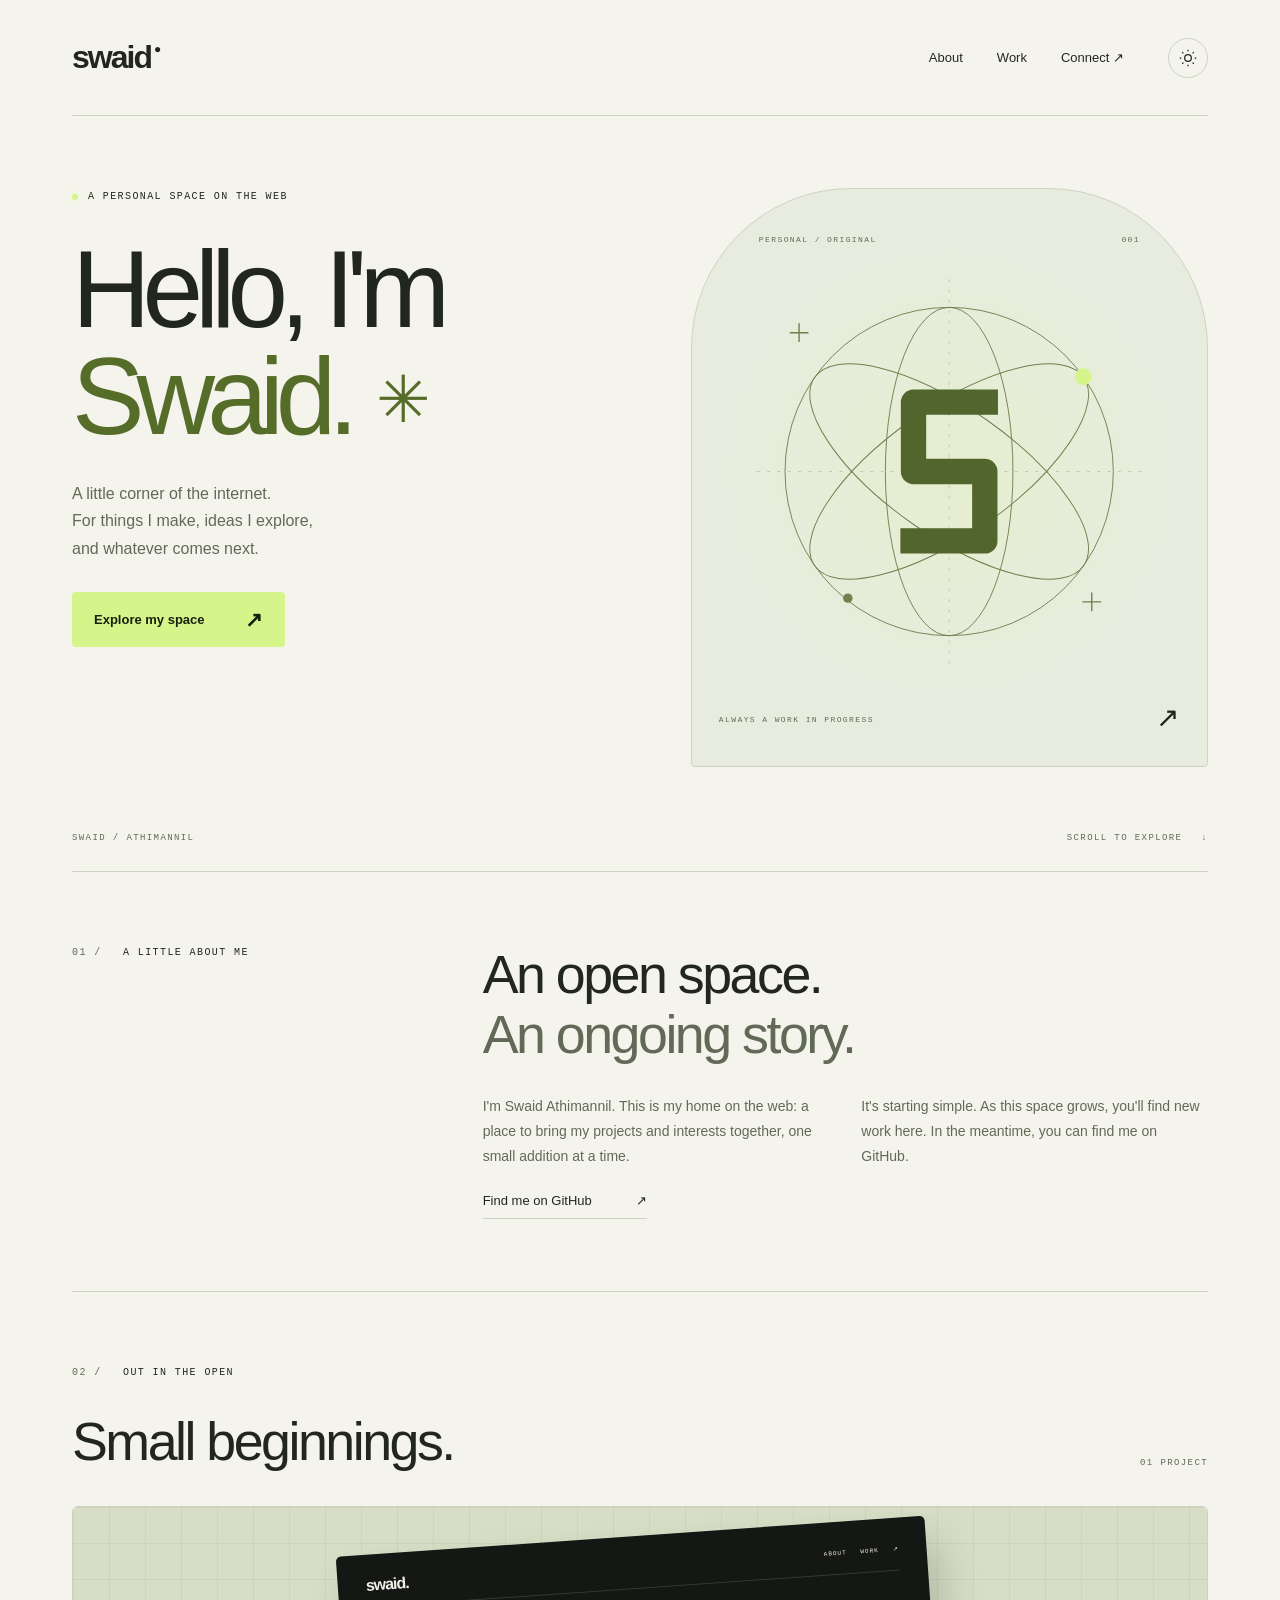
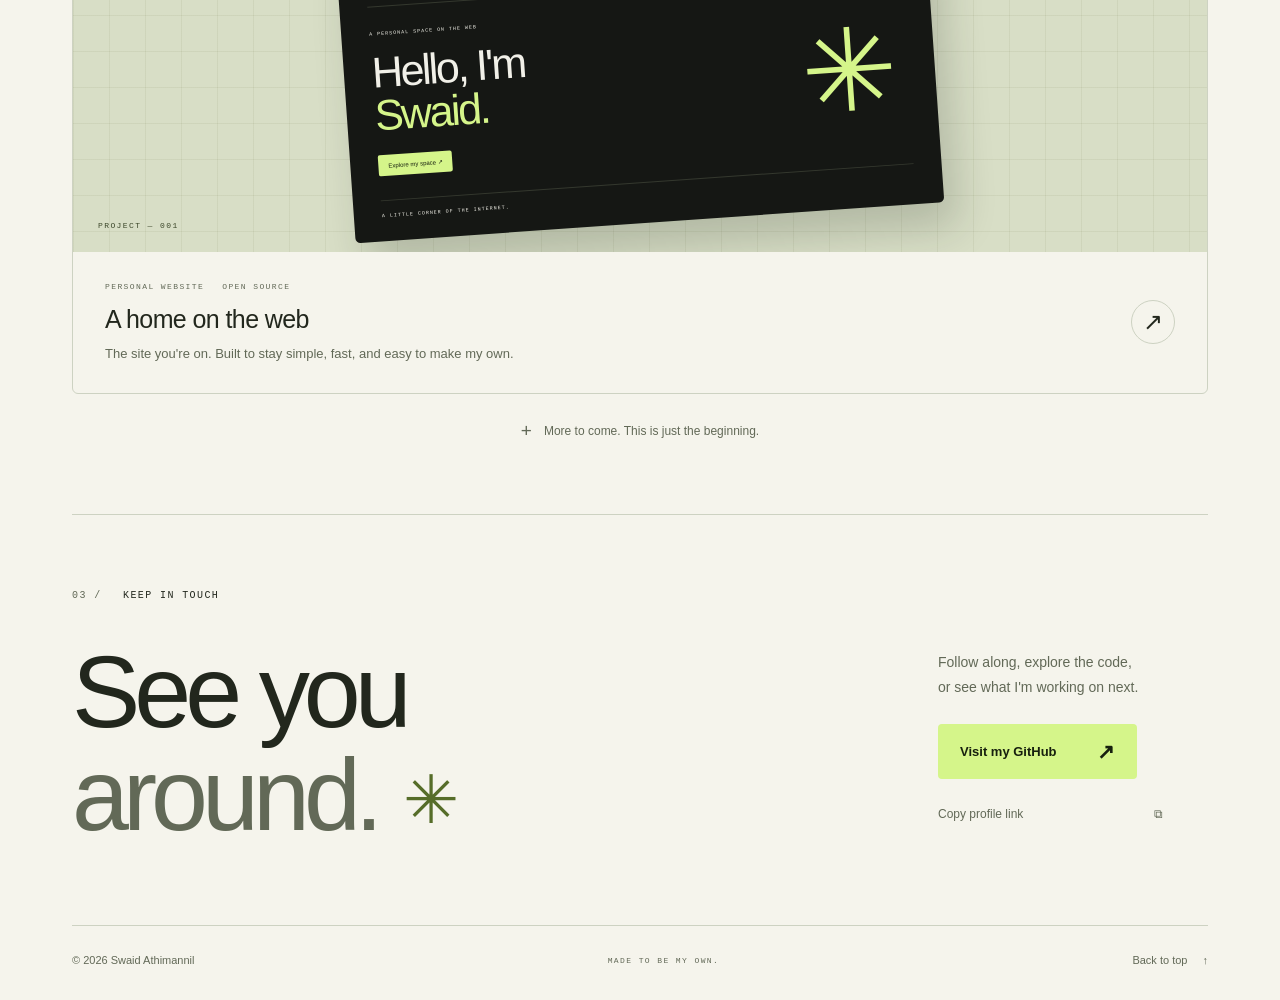
==== index.html @ 4d753ac1 "Build personal website with responsive design and favicon set Co-authored-by: arena-agent <297053741" ====
<!doctype html>
<html lang="en" data-theme="dark">
  <head>
    <meta charset="utf-8" />
    <meta name="viewport" content="width=device-width, initial-scale=1" />
    <meta name="color-scheme" content="dark light" />
    <meta name="theme-color" content="#151714" />
    <meta
      name="description"
      content="The personal corner of the internet of Swaid Athimannil. Explore this site, follow along on GitHub, and see what's next."
    />
    <title>Swaid Athimannil — Personal website</title>
    <link rel="icon" href="assets/icons/favicon.ico" sizes="any" />
    <link rel="icon" href="assets/icons/favicon.svg" type="image/svg+xml" />
    <link
      rel="icon"
      href="assets/icons/favicon-32x32.png"
      type="image/png"
      sizes="32x32"
    />
    <link
      rel="icon"
      href="assets/icons/favicon-16x16.png"
      type="image/png"
      sizes="16x16"
    />
    <link
      rel="apple-touch-icon"
      href="assets/icons/apple-touch-icon.png"
      sizes="180x180"
    />
    <link rel="manifest" href="site.webmanifest" />
    <link rel="stylesheet" href="styles.css" />
    <script src="script.js" defer></script>
  </head>
  <body>
    <a class="skip-link" href="#main">Skip to content</a>
    <div class="page-shell">
      <header class="site-header">
        <a class="wordmark" href="#home" aria-label="Swaid home"
          >swaid<span>●</span></a
        >
        <nav aria-label="Main navigation">
          <a href="#about">About</a>
          <a href="#work">Work</a>
          <a href="#connect">Connect <span aria-hidden="true">↗</span></a>
        </nav>
        <button
          class="theme-toggle"
          type="button"
          aria-label="Switch to light theme"
          title="Switch color theme"
          hidden
        >
          <svg
            width="20"
            height="20"
            viewBox="0 0 24 24"
            fill="none"
            stroke="currentColor"
            stroke-width="1.5"
            aria-hidden="true"
          >
            <circle cx="12" cy="12" r="4" />
            <path
              d="M12 2v2m0 16v2M2 12h2m16 0h2M5 5l1.5 1.5m11 11L19 19M5 19l1.5-1.5m11-11L19 5"
            />
          </svg>
        </button>
      </header>
      <main id="main">
        <section class="hero" id="home" aria-labelledby="hero-title">
          <div class="hero-copy">
            <p class="eyebrow">
              <span class="status-dot" aria-hidden="true"></span> A PERSONAL
              SPACE ON THE WEB
            </p>
            <h1 id="hero-title">
              Hello, I'm<br /><span>Swaid.</span
              ><span class="title-star" aria-hidden="true">✳</span>
            </h1>
            <p class="hero-description">
              A little corner of the internet.<br />For things I make, ideas I
              explore,<br />and whatever comes next.
            </p>
            <a class="button" href="#work"
              >Explore my space <span aria-hidden="true">↗</span></a
            >
          </div>
          <div class="hero-art" aria-hidden="true">
            <div class="art-topline">
              <span>PERSONAL / ORIGINAL</span><span>001</span>
            </div>
            <svg class="orbital" viewBox="0 0 500 500" fill="none">
              <defs>
                <radialGradient id="orb-glow">
                  <stop stop-color="#d5f58a" stop-opacity=".17" />
                  <stop offset="1" stop-color="#d5f58a" stop-opacity="0" />
                </radialGradient>
              </defs>
              <circle cx="250" cy="250" r="235" fill="url(#orb-glow)" />
              <g stroke="currentColor" stroke-width="1">
                <circle cx="250" cy="250" r="175" />
                <ellipse
                  cx="250"
                  cy="250"
                  rx="175"
                  ry="68"
                  transform="rotate(-35 250 250)"
                />
                <ellipse
                  cx="250"
                  cy="250"
                  rx="175"
                  ry="68"
                  transform="rotate(35 250 250)"
                />
                <ellipse cx="250" cy="250" rx="68" ry="175" />
                <path
                  d="M250 45v410M45 250h410"
                  stroke-dasharray="3 8"
                  opacity=".35"
                />
              </g>
              <path
                class="art-monogram"
                d="M302 176h-90v74h76v74H198"
                stroke="#d5f58a"
                stroke-width="27"
                stroke-linejoin="round"
              />
              <circle cx="393" cy="149" r="9" fill="#d5f58a" />
              <circle cx="142" cy="385" r="5" fill="currentColor" />
              <path
                d="M90 92v20m-10-10h20M402 379v20m-10-10h20"
                stroke="currentColor"
                stroke-width="1.5"
              />
            </svg>
            <div class="art-bottomline">
              <span>ALWAYS A WORK IN PROGRESS</span
              ><span class="art-arrow">↗</span>
            </div>
          </div>
          <div class="hero-footnote">
            <span>SWAID / ATHIMANNIL</span
            ><a href="#about"
              >SCROLL TO EXPLORE <span aria-hidden="true">↓</span></a
            >
          </div>
        </section>
        <section class="about section" id="about" aria-labelledby="about-title">
          <div class="section-label">
            <span class="section-number">01 /</span> A LITTLE ABOUT ME
          </div>
          <div class="about-content">
            <h2 id="about-title">
              An open space.<br /><span class="muted">An ongoing story.</span>
            </h2>
            <div class="about-details">
              <p>
                I'm Swaid Athimannil. This is my home on the web: a place to
                bring my projects and interests together, one small addition at
                a time.
              </p>
              <p>
                It's starting simple. As this space grows, you'll find new work
                here. In the meantime, you can find me on GitHub.
              </p>
            </div>
            <a class="text-link" href="https://github.com/swaidathimannil"
              >Find me on GitHub <span aria-hidden="true">↗</span></a
            >
          </div>
        </section>
        <section class="work section" id="work" aria-labelledby="work-title">
          <div class="section-heading">
            <div>
              <p class="section-label">
                <span class="section-number">02 /</span> OUT IN THE OPEN
              </p>
              <h2 id="work-title">Small beginnings.</h2>
            </div>
            <span class="work-count">01 PROJECT</span>
          </div>
          <a
            class="project-card"
            href="https://github.com/swaidathimannil/swaidathimannil"
            aria-label="View the personal website source on GitHub"
          >
            <div class="project-preview" aria-hidden="true">
              <div class="preview-window">
                <div class="preview-top">
                  <span>swaid.</span><span>ABOUT &nbsp; WORK &nbsp; ↗</span>
                </div>
                <div class="preview-content">
                  <div>
                    <small>A PERSONAL SPACE ON THE WEB</small
                    ><strong>Hello, I'm<br /><em>Swaid.</em></strong
                    ><span class="preview-pill">Explore my space ↗</span>
                  </div>
                  <div class="preview-symbol">✳</div>
                </div>
                <div class="preview-bottom">
                  A LITTLE CORNER OF THE INTERNET.
                </div>
              </div>
              <span class="preview-index">PROJECT — 001</span>
            </div>
            <div class="project-info">
              <div>
                <div class="project-tags">
                  <span>PERSONAL WEBSITE</span><span>OPEN SOURCE</span>
                </div>
                <h3>A home on the web</h3>
                <p>
                  The site you're on. Built to stay simple, fast, and easy to
                  make my own.
                </p>
              </div>
              <span class="project-arrow" aria-hidden="true">↗</span>
            </div>
          </a>
          <p class="work-note">
            <span aria-hidden="true">+</span> More to come. This is just the
            beginning.
          </p>
        </section>
        <section
          class="connect section"
          id="connect"
          aria-labelledby="connect-title"
        >
          <p class="section-label">
            <span class="section-number">03 /</span> KEEP IN TOUCH
          </p>
          <div class="connect-content">
            <h2 id="connect-title">
              See you<br /><span class="muted">around.</span
              ><span class="connect-star" aria-hidden="true">✳</span>
            </h2>
            <div class="connect-links">
              <p>
                Follow along, explore the code,<br />or see what I'm working on
                next.
              </p>
              <a class="button" href="https://github.com/swaidathimannil"
                >Visit my GitHub <span aria-hidden="true">↗</span></a
              ><button class="copy-link" type="button" hidden>
                Copy profile link <span aria-hidden="true">⧉</span>
              </button>
              <p class="copy-status" role="status" aria-live="polite"></p>
            </div>
          </div>
        </section>
      </main>
      <footer>
        <span>© <span id="year">2026</span> Swaid Athimannil</span
        ><span>MADE TO BE MY OWN.</span
        ><a href="#home">Back to top <span aria-hidden="true">↑</span></a>
      </footer>
    </div>
  </body>
</html>
---- styles.css ----
:root {
  --bg: #151714;
  --surface: #1d201a;
  --text: #f1f0e8;
  --muted: #a2a69a;
  --line: #34382e;
  --accent: #d5f58a;
  --ink: #17200e;
  --art: #73844e;
  color-scheme: dark;
}
:root[data-theme="light"] {
  --bg: #f5f4ec;
  --surface: #e8ecde;
  --text: #22271d;
  --muted: #626957;
  --line: #cdd2c2;
  --accent: #d5f58a;
  --ink: #17200e;
  --art: #71814e;
  color-scheme: light;
}
* {
  box-sizing: border-box;
}
html {
  scroll-behavior: smooth;
  scroll-padding-top: 30px;
}
body {
  margin: 0;
  background: var(--bg);
  color: var(--text);
  font-family: Arial, Helvetica, sans-serif;
  -webkit-font-smoothing: antialiased;
}
a {
  color: inherit;
  text-decoration: none;
}
button {
  font: inherit;
  color: inherit;
}
button,
a {
  -webkit-tap-highlight-color: transparent;
}
button {
  cursor: pointer;
}
a:focus-visible,
button:focus-visible {
  outline: 2px solid var(--accent);
  outline-offset: 6px;
}
html[data-theme="light"] :focus-visible {
  outline-color: #435522;
}
::selection {
  background: var(--accent);
  color: var(--ink);
}
[hidden] {
  display: none !important;
}
.page-shell {
  max-width: 1440px;
  padding: 0 72px;
  margin: auto;
}
.site-header {
  height: 116px;
  display: flex;
  align-items: center;
  border-bottom: 1px solid var(--line);
  gap: 44px;
}
.wordmark {
  font-size: 32px;
  font-weight: 800;
  letter-spacing: -2px;
}
.wordmark span {
  font-size: 12px;
  vertical-align: top;
  letter-spacing: 0;
  display: inline-block;
  margin: 3px 0 0 3px;
}
.site-header nav {
  display: flex;
  gap: 34px;
  margin-left: auto;
  font-size: 13px;
}
.site-header nav a {
  padding: 12px 0;
}
.site-header nav a:hover,
.text-link:hover,
footer a:hover {
  color: var(--muted);
}
.theme-toggle {
  display: grid;
  place-items: center;
  width: 40px;
  height: 40px;
  border: 1px solid var(--line);
  border-radius: 50%;
  background: transparent;
}
.theme-toggle:hover {
  background: var(--surface);
}
.hero {
  display: grid;
  grid-template-columns: 1.1fr 1fr;
  column-gap: 50px;
  padding-top: 72px;
}
.eyebrow,
.section-label,
.art-topline,
.art-bottomline,
.hero-footnote,
.work-count,
.project-tags,
.preview-index,
footer > span:nth-child(2) {
  font-family: "Courier New", monospace;
  font-size: 10px;
  font-weight: 400;
  letter-spacing: 1.4px;
  line-height: 1.7;
}
.eyebrow {
  display: flex;
  gap: 10px;
  align-items: center;
  margin: 0 0 32px;
}
.status-dot {
  width: 6px;
  height: 6px;
  border-radius: 50%;
  background: var(--accent);
  box-shadow: 0 0 0 4px #d5f58a12;
}
h1,
h2,
h3,
p {
  margin-top: 0;
}
h1 {
  font-size: clamp(76px, 8.5vw, 124px);
  line-height: 0.98;
  letter-spacing: -8px;
  font-weight: 500;
  margin-bottom: 30px;
}
h1 > span:first-of-type {
  color: var(--accent);
}
html[data-theme="light"] h1 > span:first-of-type {
  color: #566d29;
}
.title-star {
  font-size: 0.6em;
  display: inline-block;
  margin-left: 25px;
  vertical-align: 12px;
  color: var(--accent);
}
html[data-theme="light"] .title-star {
  color: #566d29;
}
.hero-description {
  font-size: 16px;
  line-height: 1.7;
  color: var(--muted);
  margin-bottom: 30px;
}
.button {
  display: inline-flex;
  align-items: center;
  justify-content: space-between;
  gap: 40px;
  padding: 17px 22px;
  border-radius: 4px;
  background: var(--accent);
  color: var(--ink);
  font-size: 13px;
  font-weight: 600;
  transition:
    transform 0.2s,
    background 0.2s;
}
.button span {
  font-size: 21px;
  line-height: 1;
}
.button:hover {
  background: #e4ffad;
  transform: translateY(-2px);
}
.hero-art {
  align-self: center;
  position: relative;
  aspect-ratio: 1/1.12;
  border: 1px solid var(--line);
  border-radius: 160px 160px 4px 4px;
  background: var(--surface);
  padding: 44px 27px 23px;
  display: flex;
  flex-direction: column;
  justify-content: space-between;
  overflow: hidden;
}
.art-topline {
  display: flex;
  justify-content: space-between;
  margin: 0 40px;
  font-size: 8px;
  color: var(--muted);
}
.orbital {
  width: 115%;
  margin: -10px -7.5%;
  color: var(--art);
}
.art-bottomline {
  display: flex;
  align-items: center;
  justify-content: space-between;
  font-size: 8px;
  color: var(--muted);
}
.art-arrow {
  font-size: 28px;
  color: var(--text);
}
html[data-theme="light"] .art-monogram {
  stroke: #52652c;
}
.hero-footnote {
  grid-column: 1/-1;
  display: flex;
  justify-content: space-between;
  margin-top: 64px;
  padding-bottom: 24px;
  color: var(--muted);
  font-size: 9px;
}
.hero-footnote a span {
  margin-left: 12px;
}
.section {
  padding: 72px 0;
  border-top: 1px solid var(--line);
}
.about {
  display: grid;
  grid-template-columns: 1fr 2fr;
  gap: 48px;
}
.section-label {
  margin-bottom: 30px;
}
.section-number {
  color: var(--muted);
  margin-right: 14px;
}
h2 {
  font-weight: 400;
  font-size: clamp(35px, 4.2vw, 56px);
  line-height: 1.12;
  letter-spacing: -2.5px;
  margin-bottom: 30px;
}
.muted {
  color: var(--muted);
}
.about-details {
  display: grid;
  grid-template-columns: 1fr 1fr;
  gap: 32px;
  color: var(--muted);
  font-size: 14px;
  line-height: 1.8;
}
.text-link {
  font-size: 13px;
  display: inline-flex;
  gap: 44px;
  border-bottom: 1px solid var(--line);
  padding: 10px 0;
}
.section-heading {
  display: flex;
  align-items: end;
  justify-content: space-between;
  margin-bottom: 34px;
}
.section-heading h2 {
  margin-bottom: 0;
}
.work-count {
  color: var(--muted);
  font-size: 9px;
}
.project-card {
  display: block;
  border: 1px solid var(--line);
  border-radius: 6px;
  overflow: hidden;
  transition: border-color 0.2s;
}
.project-card:hover {
  border-color: var(--muted);
}
.project-preview {
  height: 345px;
  position: relative;
  display: flex;
  align-items: center;
  justify-content: center;
  background: #d8dec6;
  background-image:
    linear-gradient(#7c86541a 1px, transparent 1px),
    linear-gradient(90deg, #7c86541a 1px, transparent 1px);
  background-size: 36px 36px;
  overflow: hidden;
}
.preview-window {
  background: #151714;
  color: #f1f0e8;
  width: 55%;
  max-width: 590px;
  min-width: 330px;
  transform: rotate(-4deg);
  border-radius: 5px;
  box-shadow: 12px 25px 40px #1c261932;
  padding: 22px 28px;
  transition: transform 0.3s;
}
.project-card:hover .preview-window {
  transform: rotate(-2deg) translateY(-3px);
}
.preview-top {
  display: flex;
  justify-content: space-between;
  align-items: center;
  padding-bottom: 12px;
  border-bottom: 1px solid #34382e;
  font-size: 16px;
  letter-spacing: -1px;
  font-weight: bold;
}
.preview-top span:last-child {
  font-family: monospace;
  font-size: 6px;
  letter-spacing: 1px;
  font-weight: normal;
}
.preview-content {
  display: flex;
  align-items: center;
  justify-content: space-between;
  padding: 24px 0;
}
.preview-content small {
  display: block;
  font: 5px monospace;
  letter-spacing: 1px;
  margin-bottom: 14px;
}
.preview-content strong {
  font-size: 43px;
  font-weight: 400;
  letter-spacing: -2.5px;
  line-height: 1;
  display: block;
}
.preview-content em {
  font-style: normal;
  color: #d5f58a;
}
.preview-pill {
  display: inline-block;
  color: #17200e;
  background: #d5f58a;
  font-size: 6px;
  padding: 7px 10px;
  margin-top: 18px;
  border-radius: 2px;
}
.preview-symbol {
  font-size: 115px;
  line-height: 1;
  color: #d5f58a;
  margin-right: 10px;
}
.preview-bottom {
  font: 5px monospace;
  letter-spacing: 1px;
  border-top: 1px solid #34382e;
  padding-top: 12px;
}
.preview-index {
  position: absolute;
  left: 25px;
  bottom: 19px;
  color: #3c472a;
  font-size: 8px;
}
.project-info {
  display: flex;
  align-items: center;
  justify-content: space-between;
  padding: 28px 32px;
  gap: 30px;
}
.project-tags {
  display: flex;
  gap: 18px;
  color: var(--muted);
  font-size: 8px;
  margin-bottom: 12px;
}
h3 {
  font-size: 25px;
  font-weight: 400;
  letter-spacing: -0.6px;
  margin-bottom: 10px;
}
.project-info p {
  color: var(--muted);
  font-size: 13px;
  line-height: 1.6;
  margin: 0;
}
.project-arrow {
  border: 1px solid var(--line);
  border-radius: 50%;
  width: 44px;
  height: 44px;
  display: grid;
  place-items: center;
  font-size: 24px;
  flex-shrink: 0;
}
.work-note {
  display: flex;
  align-items: center;
  justify-content: center;
  gap: 12px;
  color: var(--muted);
  font-size: 12px;
  margin: 26px 0 0;
}
.work-note span {
  font-size: 19px;
}
.connect-content {
  display: flex;
  justify-content: space-between;
  align-items: center;
  gap: 36px;
}
.connect h2 {
  font-size: clamp(64px, 8vw, 110px);
  letter-spacing: -6px;
  margin: 0;
  line-height: 1;
}
.connect-star {
  display: inline-block;
  font-size: 0.65em;
  color: var(--accent);
  margin-left: 26px;
  vertical-align: 7px;
}
html[data-theme="light"] .connect-star {
  color: #566d29;
}
.connect-links {
  padding-right: 40px;
  padding-top: 16px;
  min-width: 270px;
}
.connect-links > p:first-child {
  color: var(--muted);
  font-size: 14px;
  line-height: 1.8;
  margin-bottom: 24px;
}
.copy-link {
  display: flex;
  align-items: center;
  justify-content: space-between;
  width: 100%;
  max-width: 225px;
  margin-top: 18px;
  border: 0;
  background: none;
  padding: 10px 0;
  text-align: left;
  font-size: 12px;
  color: var(--muted);
}
.copy-link:hover {
  color: var(--text);
}
.copy-status {
  min-height: 16px;
  font-size: 12px;
  margin: 6px 0 0;
  color: var(--muted);
}
footer {
  border-top: 1px solid var(--line);
  padding: 28px 0 32px;
  display: flex;
  justify-content: space-between;
  gap: 20px;
  font-size: 11px;
  color: var(--muted);
}
footer > span:nth-child(2) {
  font-size: 8px;
}
footer a span {
  margin-left: 12px;
}
.skip-link {
  position: fixed;
  top: -100px;
  left: 20px;
  padding: 16px;
  z-index: 10;
  color: var(--ink);
  background: var(--accent);
}
.skip-link:focus {
  top: 16px;
}
@media (min-width: 1450px) {
  .hero {
    padding-top: 90px;
  }
  .hero-art {
    max-height: 570px;
  }
  .hero-footnote {
    margin-top: 84px;
  }
}
@media (max-width: 1000px) {
  .page-shell {
    padding: 0 40px;
  }
  .hero {
    gap: 28px;
    padding-top: 56px;
  }
  h1 {
    font-size: 84px;
    letter-spacing: -5px;
  }
  .title-star {
    margin-left: 12px;
    vertical-align: 8px;
  }
  .art-topline {
    margin: 0 12px;
    font-size: 6px;
  }
  .art-bottomline {
    font-size: 6px;
  }
  .about {
    grid-template-columns: 1fr 2.3fr;
    gap: 24px;
  }
  .section-label {
    font-size: 9px;
  }
  .connect-links {
    padding-right: 0;
  }
  .connect h2 {
    font-size: 80px;
  }
  .preview-window {
    width: 65%;
  }
}
@media (max-width: 700px) {
  .page-shell {
    padding: 0 24px;
  }
  .site-header {
    height: 88px;
    gap: 20px;
  }
  .wordmark {
    font-size: 28px;
  }
  .site-header nav {
    gap: 20px;
    font-size: 12px;
  }
  .theme-toggle {
    height: 32px;
    width: 32px;
    flex-shrink: 0;
  }
  .hero {
    grid-template-columns: 1fr;
    padding-top: 42px;
  }
  .eyebrow {
    font-size: 8px;
    margin-bottom: 25px;
  }
  h1 {
    font-size: clamp(78px, 16vw, 112px);
    letter-spacing: -5px;
  }
  .hero-description {
    font-size: 15px;
  }
  .title-star {
    margin-left: 24px;
  }
  .hero-art {
    margin: 16px auto 0;
    width: 100%;
    max-width: 440px;
    aspect-ratio: 1/1;
    border-radius: 140px 140px 4px 4px;
  }
  .art-topline {
    font-size: 7px;
    margin: 0 36px;
  }
  .art-bottomline {
    font-size: 7px;
  }
  .orbital {
    width: 100%;
    margin: -30px 0;
  }
  .hero-footnote {
    margin-top: 14px;
    font-size: 7px;
  }
  .section {
    padding: 46px 0;
  }
  .about {
    grid-template-columns: 1fr;
    gap: 0;
  }
  .section-label {
    margin-bottom: 24px;
  }
  .about-details {
    gap: 20px;
  }
  .section-heading {
    align-items: start;
    gap: 10px;
  }
  .section-heading h2 {
    font-size: 36px;
  }
  .work-count {
    margin-top: 4px;
    font-size: 8px;
    white-space: nowrap;
  }
  .project-preview {
    height: 280px;
  }
  .preview-window {
    width: 80%;
    min-width: 270px;
    padding: 18px;
  }
  .preview-content strong {
    font-size: 36px;
  }
  .preview-symbol {
    font-size: 85px;
  }
  .preview-index {
    left: 16px;
    bottom: 13px;
    font-size: 7px;
  }
  .project-info {
    padding: 22px 20px;
    gap: 14px;
  }
  .project-tags {
    font-size: 7px;
    gap: 12px;
  }
  .project-info h3 {
    font-size: 23px;
  }
  .project-info p {
    font-size: 12px;
  }
  .project-arrow {
    width: 36px;
    height: 36px;
  }
  .connect-content {
    flex-direction: column;
    align-items: start;
    gap: 28px;
  }
  .connect h2 {
    font-size: 82px;
  }
  .connect-links {
    padding: 0;
    width: 100%;
    min-width: 0;
  }
  .connect-links .button {
    min-width: 225px;
  }
  footer {
    flex-wrap: wrap;
    font-size: 10px;
    gap: 16px;
  }
  footer > span:nth-child(2) {
    display: none;
  }
  footer a {
    margin-left: auto;
  }
}
@media (max-width: 380px) {
  .page-shell {
    padding: 0 18px;
  }
  .site-header {
    gap: 14px;
  }
  .site-header nav {
    gap: 14px;
  }
  .about-details {
    grid-template-columns: 1fr;
    gap: 0;
  }
  .hero-footnote {
    letter-spacing: 0.5px;
  }
  .preview-window {
    min-width: 240px;
  }
  .preview-symbol {
    font-size: 65px;
  }
  .connect h2 {
    font-size: 70px;
  }
}
@media (prefers-reduced-motion: reduce) {
  html {
    scroll-behavior: auto;
  }
  *,
  *::before,
  *::after {
    transition: none !important;
  }
}
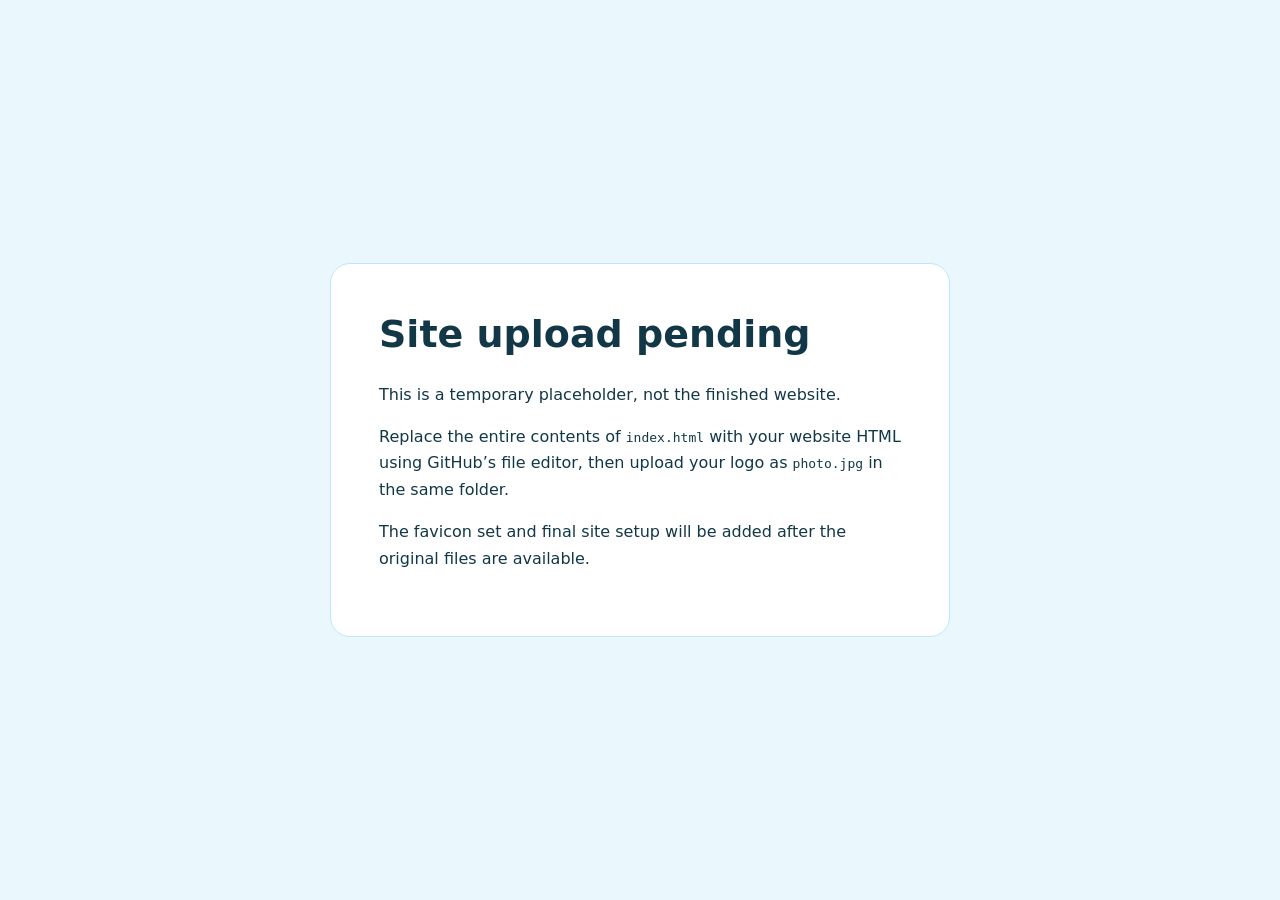
==== commit c9d7dd7b: "Prepare website files for upload through GitHub Co-authored-by: arena-agent <297053741+arena-agent@u" ====
--- a/index.html
+++ b/index.html
@@ -1,264 +1,27 @@
 <!doctype html>
-<html lang="en" data-theme="dark">
-  <head>
-    <meta charset="utf-8" />
-    <meta name="viewport" content="width=device-width, initial-scale=1" />
-    <meta name="color-scheme" content="dark light" />
-    <meta name="theme-color" content="#151714" />
-    <meta
-      name="description"
-      content="The personal corner of the internet of Swaid Athimannil. Explore this site, follow along on GitHub, and see what's next."
-    />
-    <title>Swaid Athimannil — Personal website</title>
-    <link rel="icon" href="assets/icons/favicon.ico" sizes="any" />
-    <link rel="icon" href="assets/icons/favicon.svg" type="image/svg+xml" />
-    <link
-      rel="icon"
-      href="assets/icons/favicon-32x32.png"
-      type="image/png"
-      sizes="32x32"
-    />
-    <link
-      rel="icon"
-      href="assets/icons/favicon-16x16.png"
-      type="image/png"
-      sizes="16x16"
-    />
-    <link
-      rel="apple-touch-icon"
-      href="assets/icons/apple-touch-icon.png"
-      sizes="180x180"
-    />
-    <link rel="manifest" href="site.webmanifest" />
-    <link rel="stylesheet" href="styles.css" />
-    <script src="script.js" defer></script>
-  </head>
-  <body>
-    <a class="skip-link" href="#main">Skip to content</a>
-    <div class="page-shell">
-      <header class="site-header">
-        <a class="wordmark" href="#home" aria-label="Swaid home"
-          >swaid<span>●</span></a
-        >
-        <nav aria-label="Main navigation">
-          <a href="#about">About</a>
-          <a href="#work">Work</a>
-          <a href="#connect">Connect <span aria-hidden="true">↗</span></a>
-        </nav>
-        <button
-          class="theme-toggle"
-          type="button"
-          aria-label="Switch to light theme"
-          title="Switch color theme"
-          hidden
-        >
-          <svg
-            width="20"
-            height="20"
-            viewBox="0 0 24 24"
-            fill="none"
-            stroke="currentColor"
-            stroke-width="1.5"
-            aria-hidden="true"
-          >
-            <circle cx="12" cy="12" r="4" />
-            <path
-              d="M12 2v2m0 16v2M2 12h2m16 0h2M5 5l1.5 1.5m11 11L19 19M5 19l1.5-1.5m11-11L19 5"
-            />
-          </svg>
-        </button>
-      </header>
-      <main id="main">
-        <section class="hero" id="home" aria-labelledby="hero-title">
-          <div class="hero-copy">
-            <p class="eyebrow">
-              <span class="status-dot" aria-hidden="true"></span> A PERSONAL
-              SPACE ON THE WEB
-            </p>
-            <h1 id="hero-title">
-              Hello, I'm<br /><span>Swaid.</span
-              ><span class="title-star" aria-hidden="true">✳</span>
-            </h1>
-            <p class="hero-description">
-              A little corner of the internet.<br />For things I make, ideas I
-              explore,<br />and whatever comes next.
-            </p>
-            <a class="button" href="#work"
-              >Explore my space <span aria-hidden="true">↗</span></a
-            >
-          </div>
-          <div class="hero-art" aria-hidden="true">
-            <div class="art-topline">
-              <span>PERSONAL / ORIGINAL</span><span>001</span>
-            </div>
-            <svg class="orbital" viewBox="0 0 500 500" fill="none">
-              <defs>
-                <radialGradient id="orb-glow">
-                  <stop stop-color="#d5f58a" stop-opacity=".17" />
-                  <stop offset="1" stop-color="#d5f58a" stop-opacity="0" />
-                </radialGradient>
-              </defs>
-              <circle cx="250" cy="250" r="235" fill="url(#orb-glow)" />
-              <g stroke="currentColor" stroke-width="1">
-                <circle cx="250" cy="250" r="175" />
-                <ellipse
-                  cx="250"
-                  cy="250"
-                  rx="175"
-                  ry="68"
-                  transform="rotate(-35 250 250)"
-                />
-                <ellipse
-                  cx="250"
-                  cy="250"
-                  rx="175"
-                  ry="68"
-                  transform="rotate(35 250 250)"
-                />
-                <ellipse cx="250" cy="250" rx="68" ry="175" />
-                <path
-                  d="M250 45v410M45 250h410"
-                  stroke-dasharray="3 8"
-                  opacity=".35"
-                />
-              </g>
-              <path
-                class="art-monogram"
-                d="M302 176h-90v74h76v74H198"
-                stroke="#d5f58a"
-                stroke-width="27"
-                stroke-linejoin="round"
-              />
-              <circle cx="393" cy="149" r="9" fill="#d5f58a" />
-              <circle cx="142" cy="385" r="5" fill="currentColor" />
-              <path
-                d="M90 92v20m-10-10h20M402 379v20m-10-10h20"
-                stroke="currentColor"
-                stroke-width="1.5"
-              />
-            </svg>
-            <div class="art-bottomline">
-              <span>ALWAYS A WORK IN PROGRESS</span
-              ><span class="art-arrow">↗</span>
-            </div>
-          </div>
-          <div class="hero-footnote">
-            <span>SWAID / ATHIMANNIL</span
-            ><a href="#about"
-              >SCROLL TO EXPLORE <span aria-hidden="true">↓</span></a
-            >
-          </div>
-        </section>
-        <section class="about section" id="about" aria-labelledby="about-title">
-          <div class="section-label">
-            <span class="section-number">01 /</span> A LITTLE ABOUT ME
-          </div>
-          <div class="about-content">
-            <h2 id="about-title">
-              An open space.<br /><span class="muted">An ongoing story.</span>
-            </h2>
-            <div class="about-details">
-              <p>
-                I'm Swaid Athimannil. This is my home on the web: a place to
-                bring my projects and interests together, one small addition at
-                a time.
-              </p>
-              <p>
-                It's starting simple. As this space grows, you'll find new work
-                here. In the meantime, you can find me on GitHub.
-              </p>
-            </div>
-            <a class="text-link" href="https://github.com/swaidathimannil"
-              >Find me on GitHub <span aria-hidden="true">↗</span></a
-            >
-          </div>
-        </section>
-        <section class="work section" id="work" aria-labelledby="work-title">
-          <div class="section-heading">
-            <div>
-              <p class="section-label">
-                <span class="section-number">02 /</span> OUT IN THE OPEN
-              </p>
-              <h2 id="work-title">Small beginnings.</h2>
-            </div>
-            <span class="work-count">01 PROJECT</span>
-          </div>
-          <a
-            class="project-card"
-            href="https://github.com/swaidathimannil/swaidathimannil"
-            aria-label="View the personal website source on GitHub"
-          >
-            <div class="project-preview" aria-hidden="true">
-              <div class="preview-window">
-                <div class="preview-top">
-                  <span>swaid.</span><span>ABOUT &nbsp; WORK &nbsp; ↗</span>
-                </div>
-                <div class="preview-content">
-                  <div>
-                    <small>A PERSONAL SPACE ON THE WEB</small
-                    ><strong>Hello, I'm<br /><em>Swaid.</em></strong
-                    ><span class="preview-pill">Explore my space ↗</span>
-                  </div>
-                  <div class="preview-symbol">✳</div>
-                </div>
-                <div class="preview-bottom">
-                  A LITTLE CORNER OF THE INTERNET.
-                </div>
-              </div>
-              <span class="preview-index">PROJECT — 001</span>
-            </div>
-            <div class="project-info">
-              <div>
-                <div class="project-tags">
-                  <span>PERSONAL WEBSITE</span><span>OPEN SOURCE</span>
-                </div>
-                <h3>A home on the web</h3>
-                <p>
-                  The site you're on. Built to stay simple, fast, and easy to
-                  make my own.
-                </p>
-              </div>
-              <span class="project-arrow" aria-hidden="true">↗</span>
-            </div>
-          </a>
-          <p class="work-note">
-            <span aria-hidden="true">+</span> More to come. This is just the
-            beginning.
-          </p>
-        </section>
-        <section
-          class="connect section"
-          id="connect"
-          aria-labelledby="connect-title"
-        >
-          <p class="section-label">
-            <span class="section-number">03 /</span> KEEP IN TOUCH
-          </p>
-          <div class="connect-content">
-            <h2 id="connect-title">
-              See you<br /><span class="muted">around.</span
-              ><span class="connect-star" aria-hidden="true">✳</span>
-            </h2>
-            <div class="connect-links">
-              <p>
-                Follow along, explore the code,<br />or see what I'm working on
-                next.
-              </p>
-              <a class="button" href="https://github.com/swaidathimannil"
-                >Visit my GitHub <span aria-hidden="true">↗</span></a
-              ><button class="copy-link" type="button" hidden>
-                Copy profile link <span aria-hidden="true">⧉</span>
-              </button>
-              <p class="copy-status" role="status" aria-live="polite"></p>
-            </div>
-          </div>
-        </section>
-      </main>
-      <footer>
-        <span>© <span id="year">2026</span> Swaid Athimannil</span
-        ><span>MADE TO BE MY OWN.</span
-        ><a href="#home">Back to top <span aria-hidden="true">↑</span></a>
-      </footer>
-    </div>
-  </body>
+<html lang="en">
+<head>
+  <meta charset="utf-8">
+  <meta name="viewport" content="width=device-width, initial-scale=1">
+  <meta name="robots" content="noindex">
+  <title>Site upload pending</title>
+  <style>
+    :root { color-scheme: light; font-family: system-ui, sans-serif; }
+    * { box-sizing: border-box; }
+    body { margin: 0; min-height: 100vh; display: grid; place-items: center; padding: 24px; background: #eaf8fd; color: #123847; }
+    main { width: min(100%, 620px); padding: clamp(24px, 6vw, 48px); background: white; border: 1px solid #bfe7f5; border-radius: 20px; }
+    h1 { margin-top: 0; font-size: clamp(26px, 5vw, 38px); }
+    p { line-height: 1.65; }
+    code { overflow-wrap: anywhere; }
+  </style>
+</head>
+<body>
+  <!-- Temporary upload placeholder. Replace this entire file with your actual HTML. -->
+  <main>
+    <h1>Site upload pending</h1>
+    <p>This is a temporary placeholder, not the finished website.</p>
+    <p>Replace the entire contents of <code>index.html</code> with your website HTML using GitHub’s file editor, then upload your logo as <code>photo.jpg</code> in the same folder.</p>
+    <p>The favicon set and final site setup will be added after the original files are available.</p>
+  </main>
+</body>
 </html>
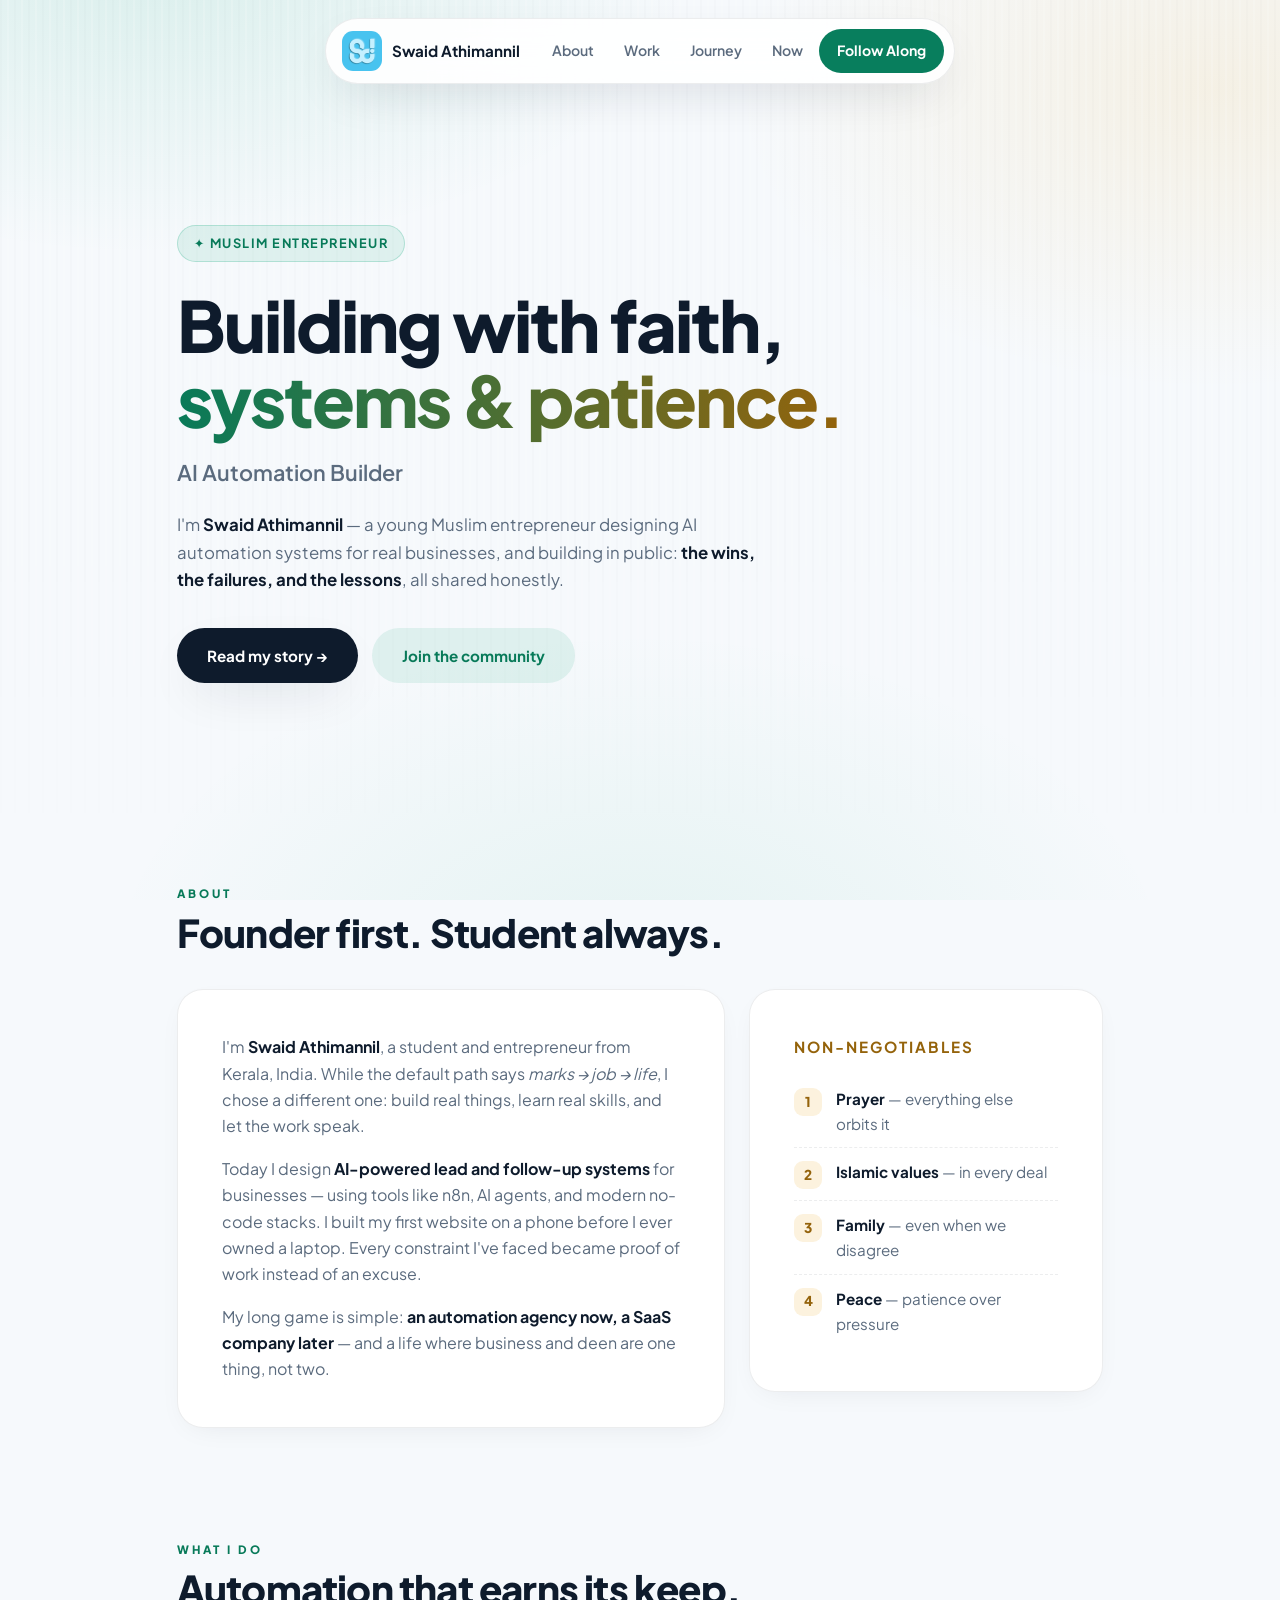
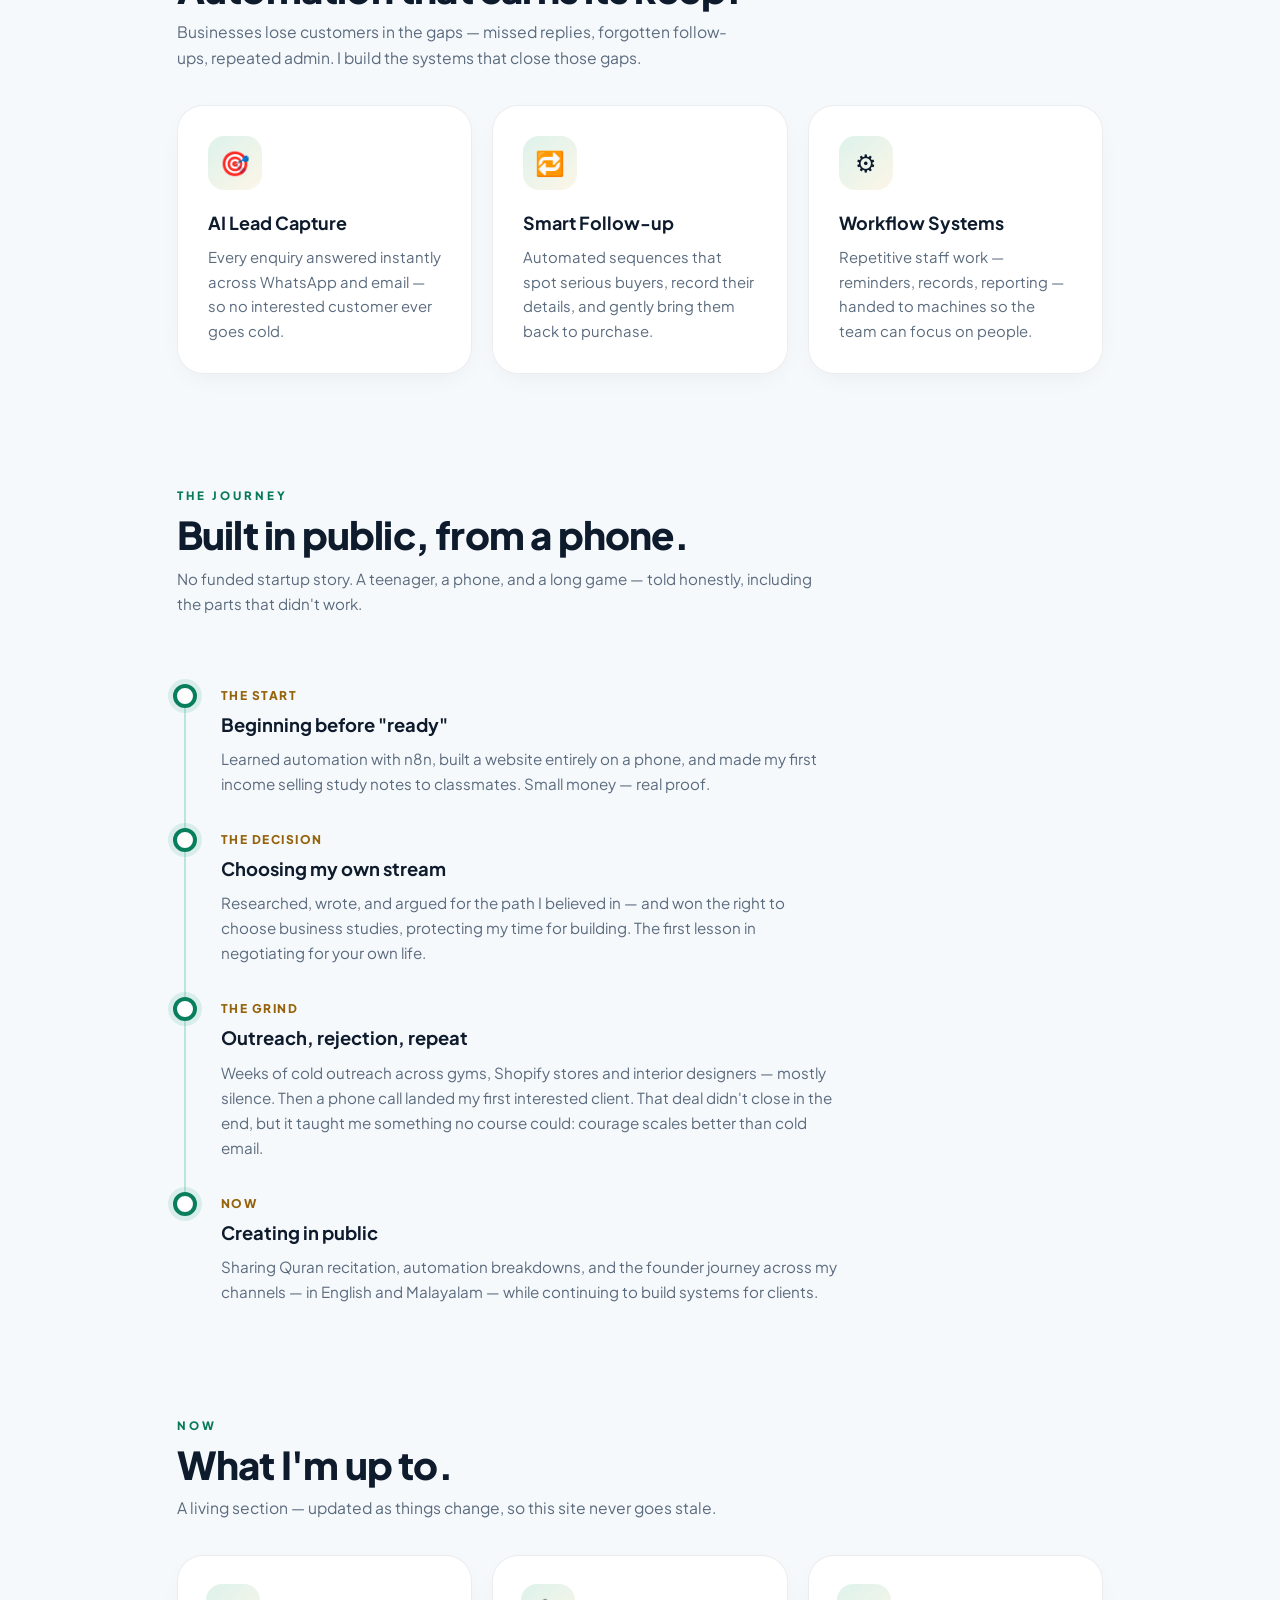
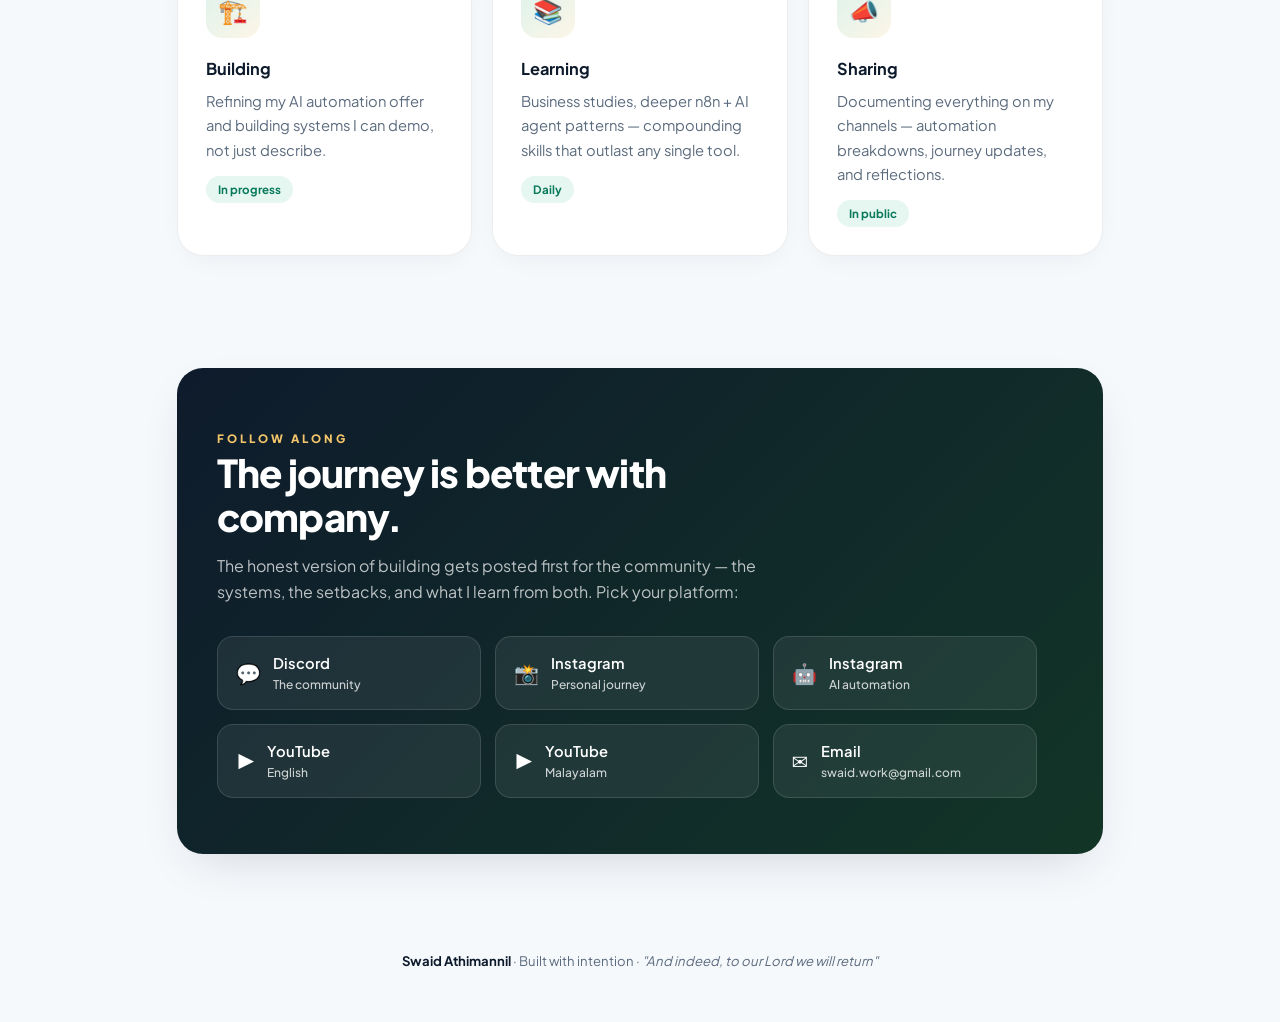
==== commit 2666e863: "Add files via upload" ====
--- a/index.html
+++ b/index.html
@@ -1,27 +1,615 @@
-<!doctype html>
+<!DOCTYPE html>
 <html lang="en">
 <head>
-  <meta charset="utf-8">
-  <meta name="viewport" content="width=device-width, initial-scale=1">
-  <meta name="robots" content="noindex">
-  <title>Site upload pending</title>
-  <style>
-    :root { color-scheme: light; font-family: system-ui, sans-serif; }
-    * { box-sizing: border-box; }
-    body { margin: 0; min-height: 100vh; display: grid; place-items: center; padding: 24px; background: #eaf8fd; color: #123847; }
-    main { width: min(100%, 620px); padding: clamp(24px, 6vw, 48px); background: white; border: 1px solid #bfe7f5; border-radius: 20px; }
-    h1 { margin-top: 0; font-size: clamp(26px, 5vw, 38px); }
-    p { line-height: 1.65; }
-    code { overflow-wrap: anywhere; }
-  </style>
+<meta charset="UTF-8">
+<meta name="viewport" content="width=device-width, initial-scale=1.0">
+<title>Swaid Athimannil — Muslim Entrepreneur & AI Automation Builder</title>
+<meta name="description" content="Swaid Athimannil is a young Muslim entrepreneur building AI automation systems and documenting the journey in public — the wins, the failures, and the lessons.">
+<link rel="icon" type="image/png" href="[data-uri]">
+<style>
+@font-face {
+  font-family: 'Plus Jakarta Sans';
+  font-style: normal;
+  font-weight: 400;
+  font-display: swap;
+  src: url([data-uri]) format('truetype');
+}
+@font-face {
+  font-family: 'Plus Jakarta Sans';
+  font-style: normal;
+  font-weight: 500;
+  font-display: swap;
+  src: url([data-uri]) format('truetype');
+}
+@font-face {
+  font-family: 'Plus Jakarta Sans';
+  font-style: normal;
+  font-weight: 600;
+  font-display: swap;
+  src: url([data-uri]) format('truetype');
+}
+@font-face {
+  font-family: 'Plus Jakarta Sans';
+  font-style: normal;
+  font-weight: 700;
+  font-display: swap;
+  src: url([data-uri]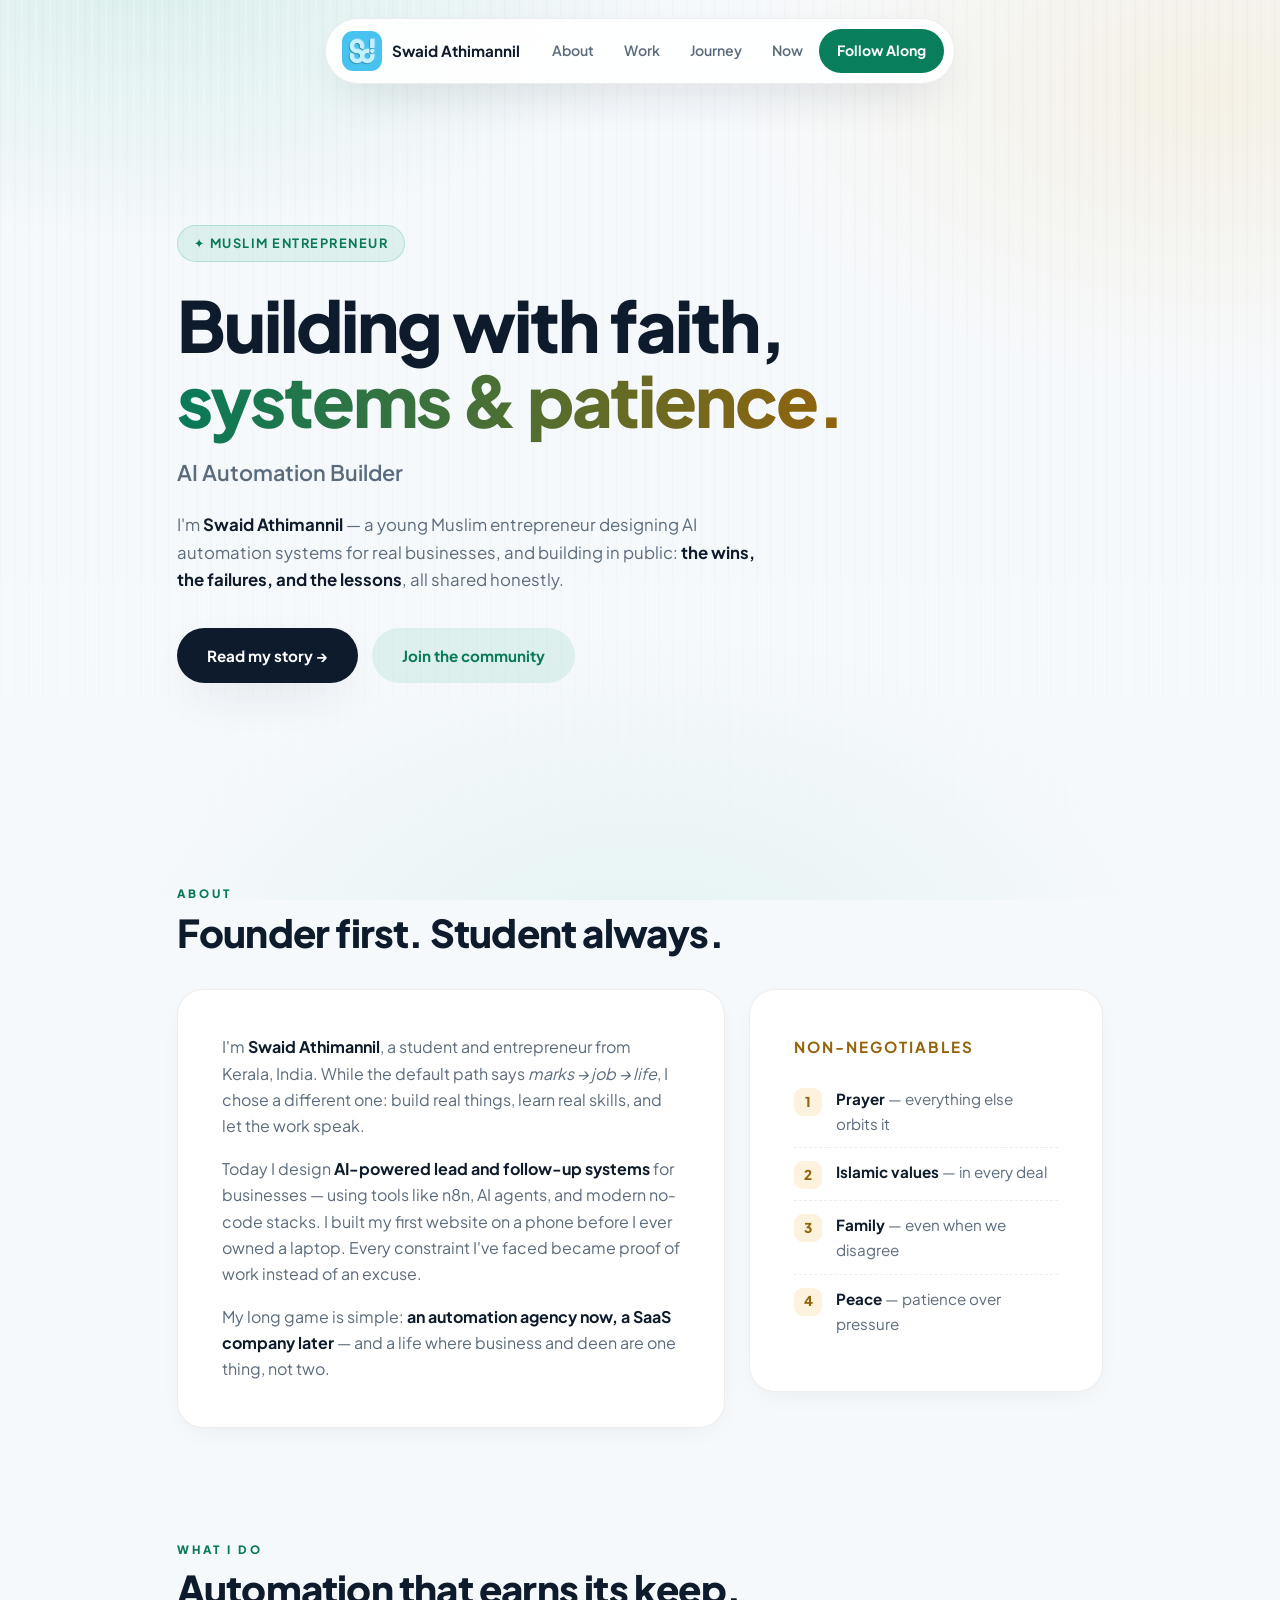
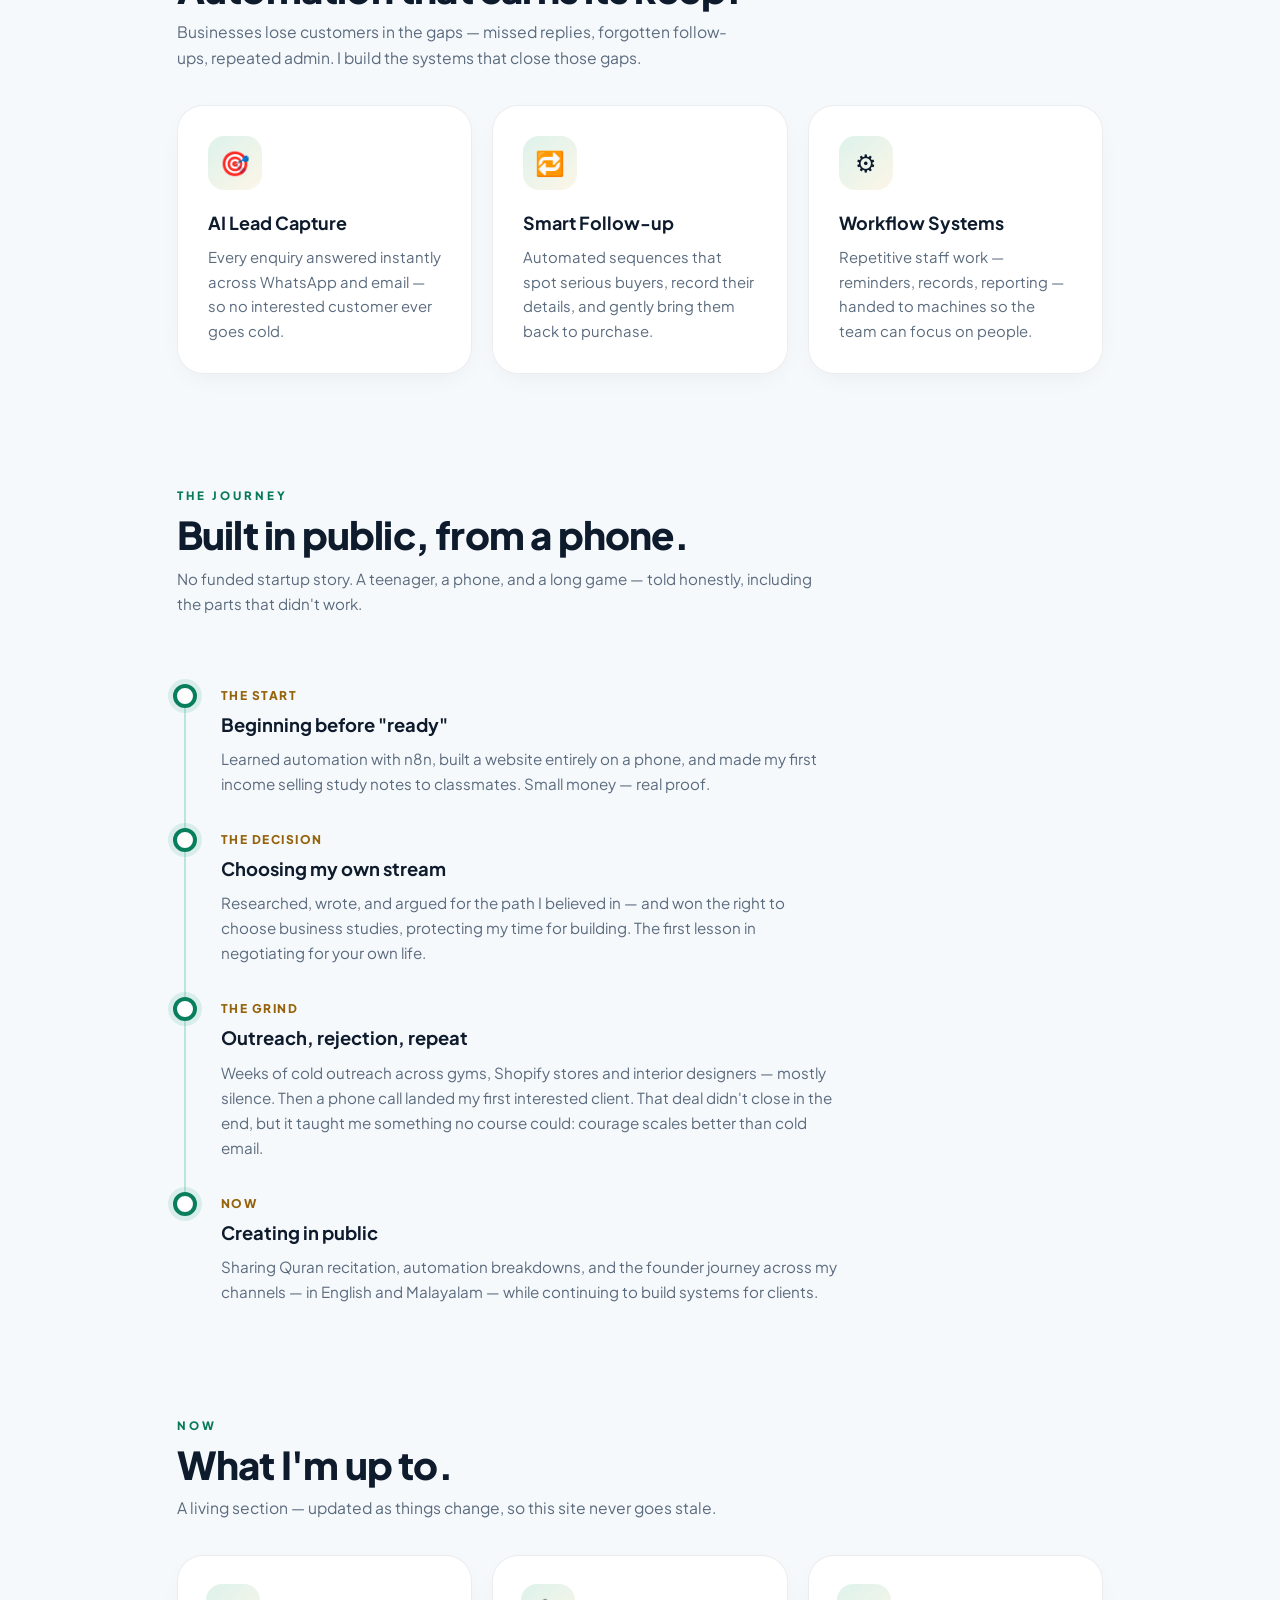
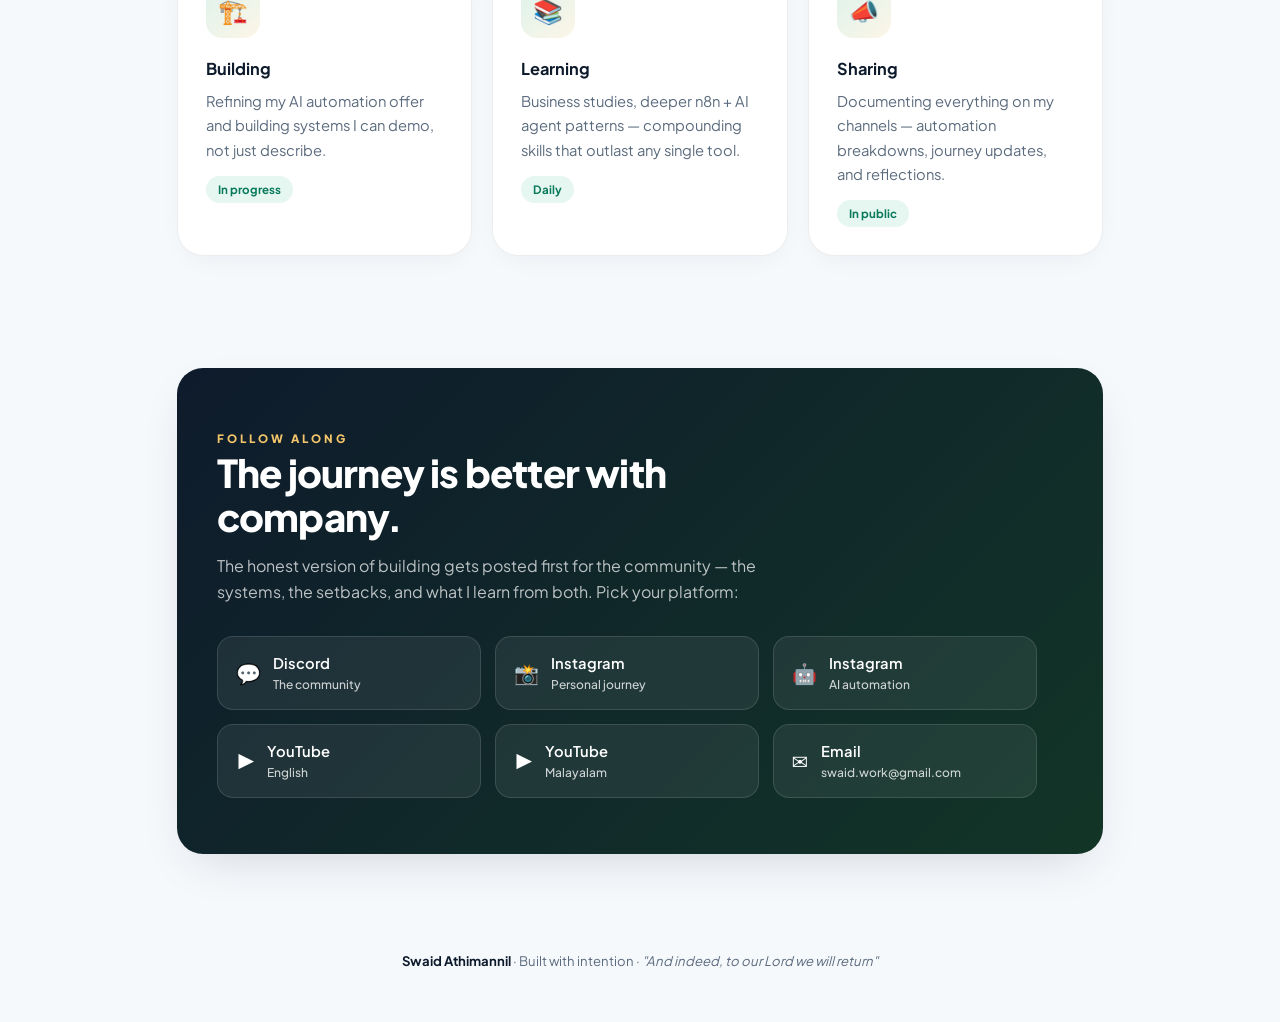
==== commit 0bd95cd0: "Integrate uploaded website logo and complete favicon set Co-authored-by: arena-agent <297053741+aren" ====
--- a/index.html
+++ b/index.html
@@ -5,7 +5,14 @@
 <meta name="viewport" content="width=device-width, initial-scale=1.0">
 <title>Swaid Athimannil — Muslim Entrepreneur & AI Automation Builder</title>
 <meta name="description" content="Swaid Athimannil is a young Muslim entrepreneur building AI automation systems and documenting the journey in public — the wins, the failures, and the lessons.">
-<link rel="icon" type="image/png" href="[data-uri]">
+<meta name="theme-color" content="#48c3ef">
+<link rel="icon" href="favicon.ico" sizes="16x16 32x32 48x48">
+<link rel="icon" type="image/png" sizes="16x16" href="favicon-16x16.png">
+<link rel="icon" type="image/png" sizes="32x32" href="favicon-32x32.png">
+<link rel="icon" type="image/png" sizes="48x48" href="favicon-48x48.png">
+<link rel="icon" type="image/svg+xml" sizes="any" href="favicon.svg">
+<link rel="apple-touch-icon" sizes="180x180" href="apple-touch-icon.png">
+<link rel="manifest" href="site.webmanifest">
 <style>
 @font-face {
   font-family: 'Plus Jakarta Sans';
@@ -300,7 +307,7 @@
 <a class="skip-link" href="#main">Skip to content</a>
 <nav aria-label="Main navigation">
   <a class="brand" href="#top">
-    <img src="[data-uri]" alt="" width="40" height="40" decoding="async">
+    <img src="photo.jpg" alt="" width="40" height="40" decoding="async">
     <b>Swaid Athimannil</b>
   </a>
   <ul id="nav-links">
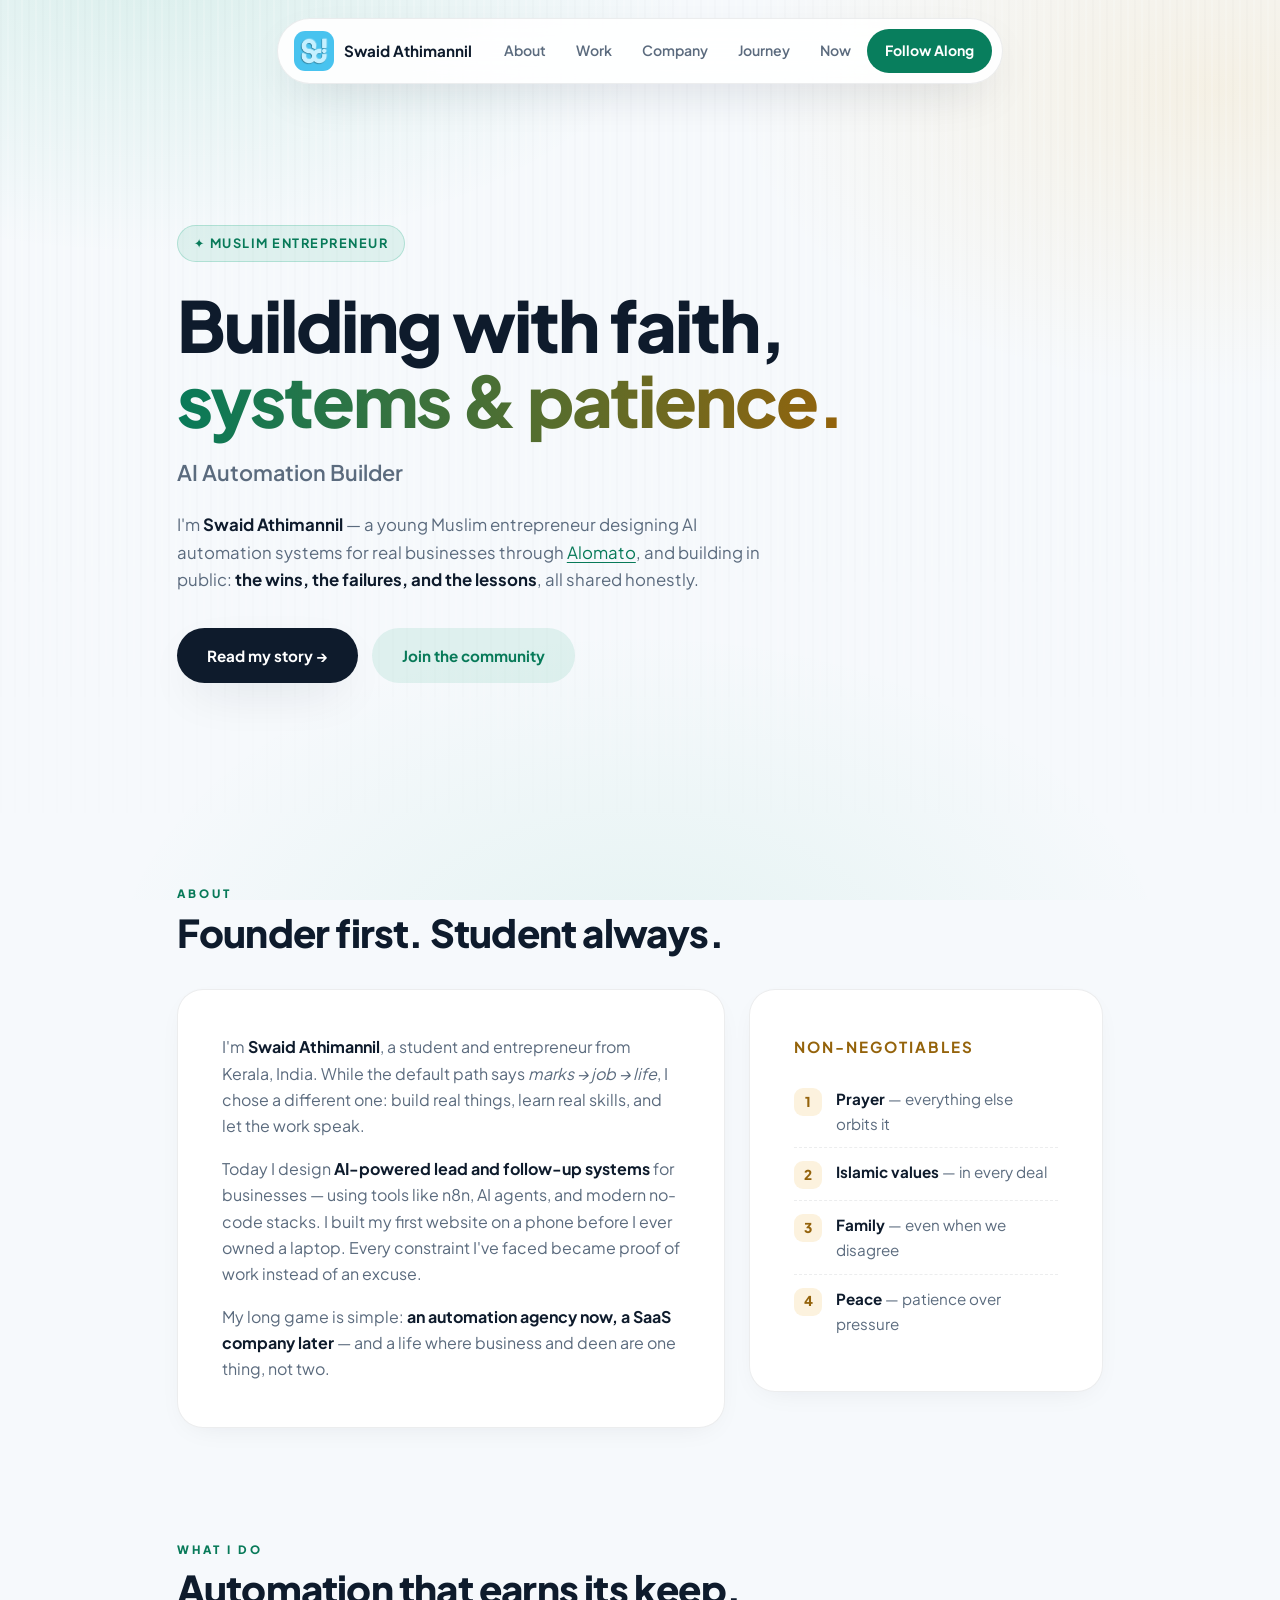
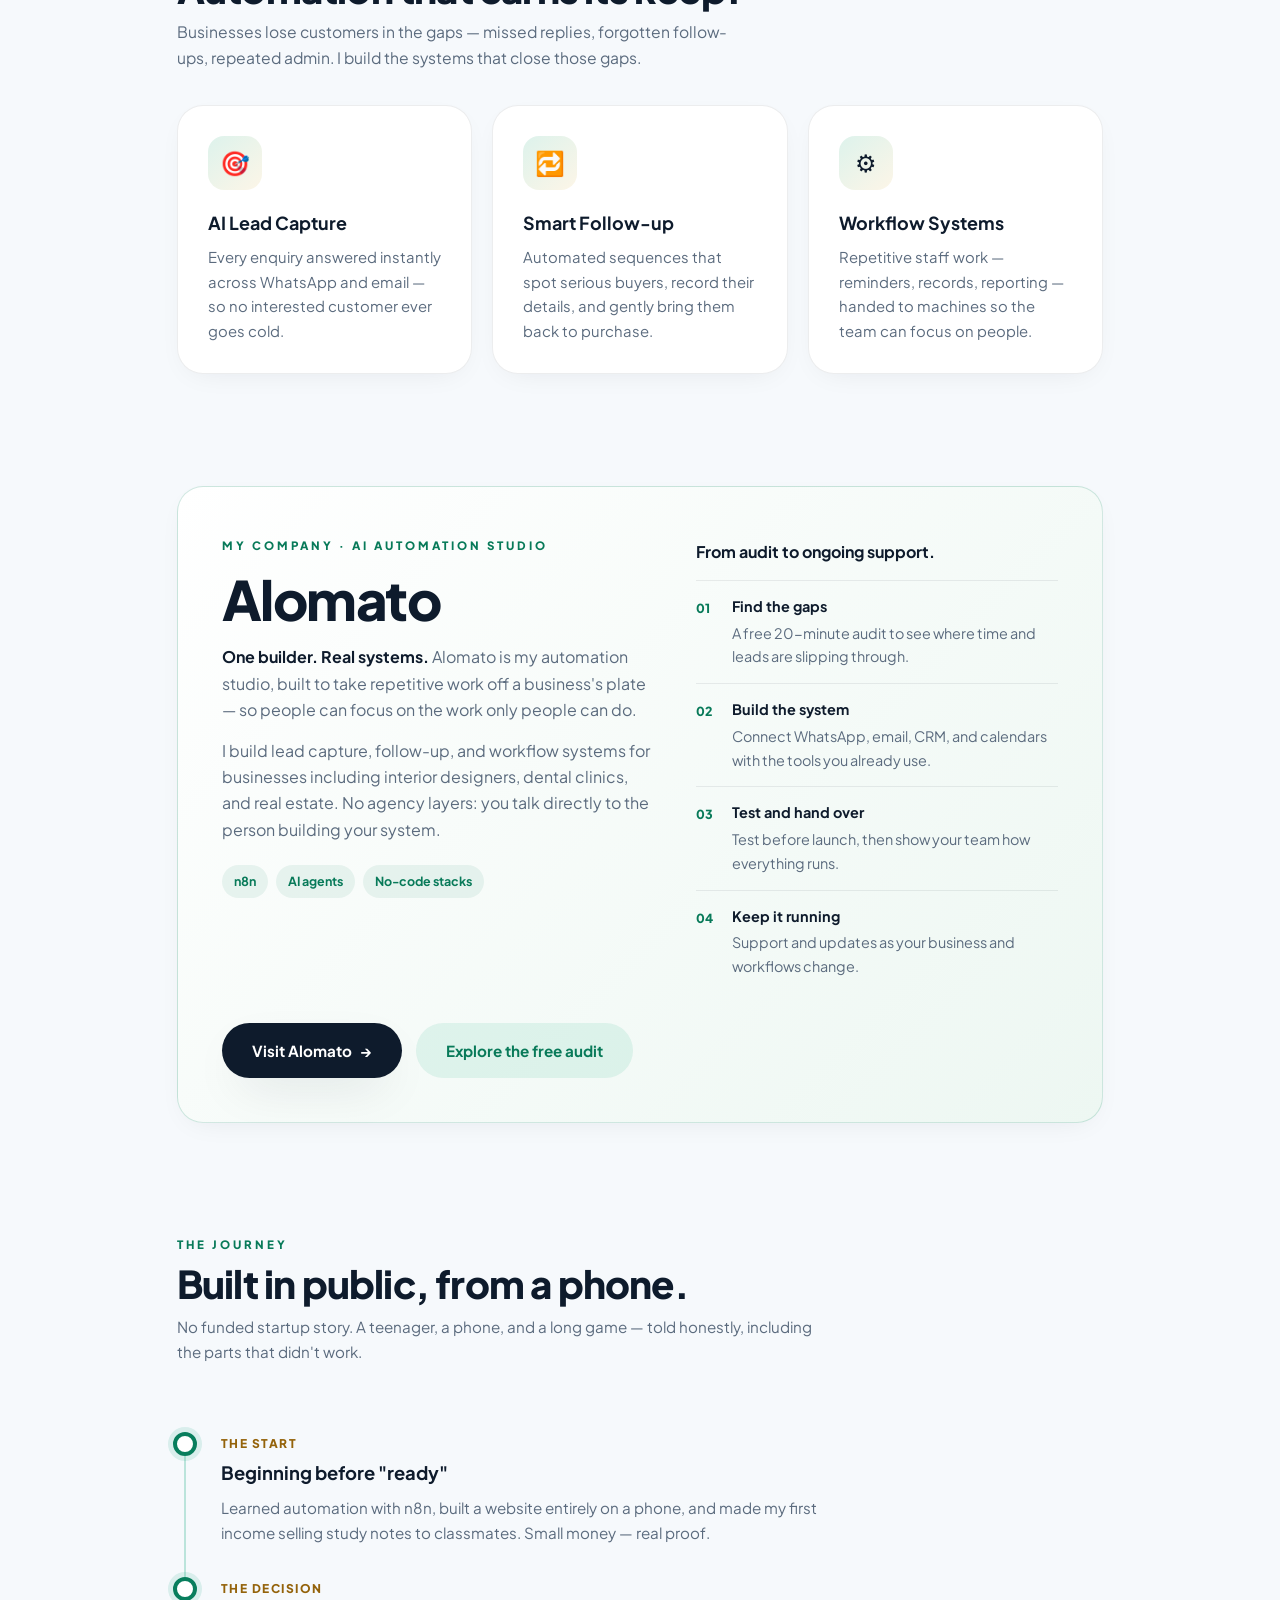
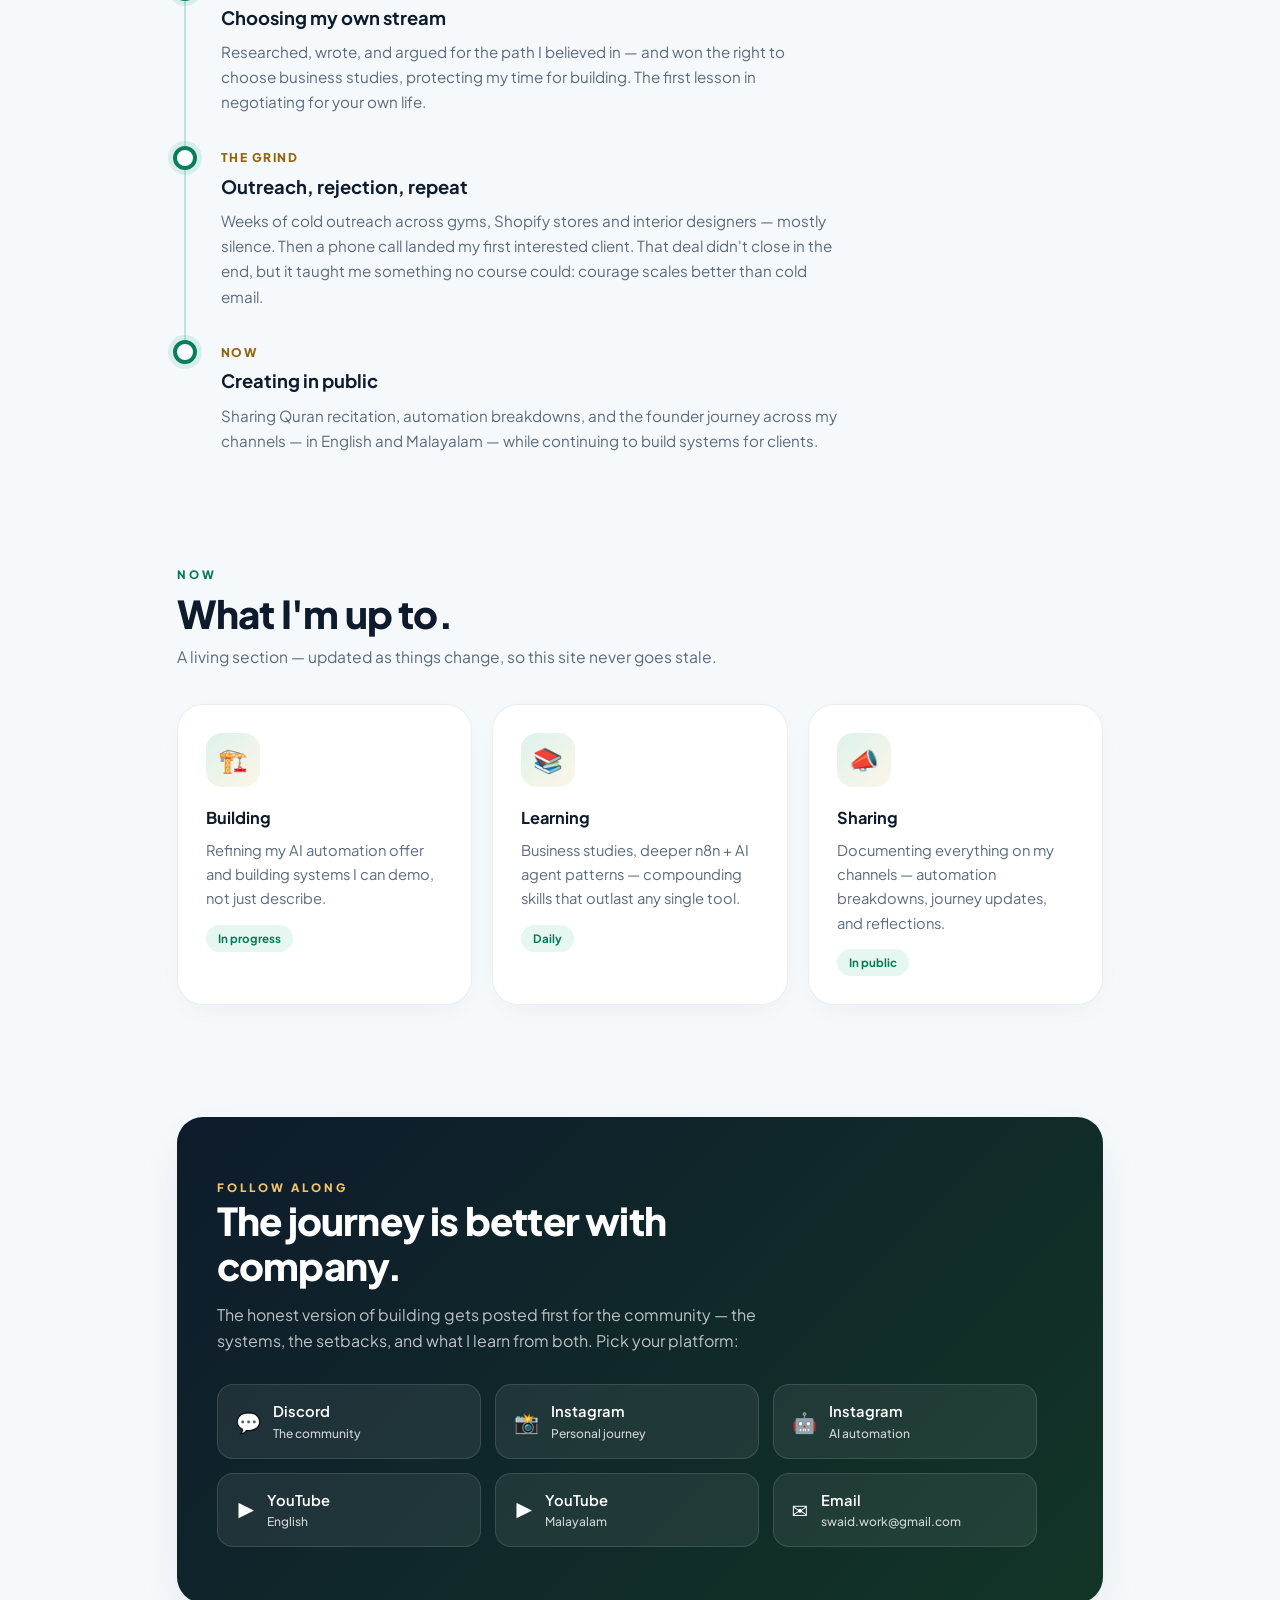
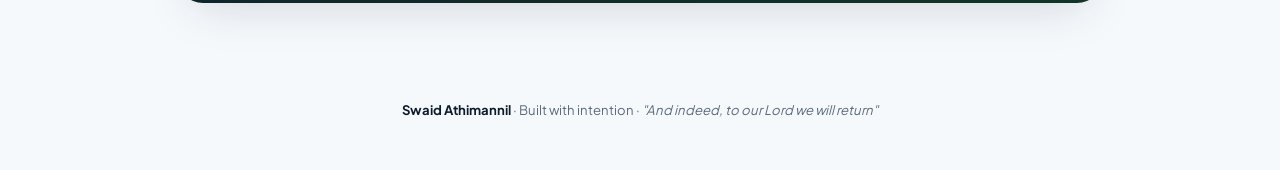
==== commit c86d24f3: "Introduce Alomato company section and website links Co-authored-by: arena-agent <297053741+arena-age" ====
--- a/index.html
+++ b/index.html
@@ -6,11 +6,11 @@
 <title>Swaid Athimannil — Muslim Entrepreneur & AI Automation Builder</title>
 <meta name="description" content="Swaid Athimannil is a young Muslim entrepreneur building AI automation systems and documenting the journey in public — the wins, the failures, and the lessons.">
 <meta name="theme-color" content="#48c3ef">
-<link rel="icon" href="favicon.ico" sizes="16x16 32x32 48x48">
-<link rel="icon" type="image/png" sizes="16x16" href="favicon-16x16.png">
-<link rel="icon" type="image/png" sizes="32x32" href="favicon-32x32.png">
-<link rel="icon" type="image/png" sizes="48x48" href="favicon-48x48.png">
-<link rel="icon" type="image/svg+xml" sizes="any" href="favicon.svg">
+<link rel="icon" href="favicon.ico?v=rounded-2" sizes="16x16 32x32 48x48">
+<link rel="icon" type="image/png" sizes="16x16" href="favicon-16x16.png?v=rounded-2">
+<link rel="icon" type="image/png" sizes="32x32" href="favicon-32x32.png?v=rounded-2">
+<link rel="icon" type="image/png" sizes="48x48" href="favicon-48x48.png?v=rounded-2">
+<link rel="icon" type="image/svg+xml" sizes="any" href="favicon.svg?v=rounded-2">
 <link rel="apple-touch-icon" sizes="180x180" href="apple-touch-icon.png">
 <link rel="manifest" href="site.webmanifest">
 <style>
@@ -220,6 +220,25 @@
   .bento h3{font-size:1.12rem;margin-bottom:8px}
   .bento p{color:var(--muted);font-size:.93rem}
 
+  /* company */
+  .company-card{background:linear-gradient(135deg,#fff,#edf7f2);border-color:rgba(8,126,93,.18)}
+  .company-grid{display:grid;grid-template-columns:minmax(0,1.2fr) minmax(0,1fr);gap:40px;align-items:start}
+  .company-grid > *{min-width:0}
+  .company-name{font-size:clamp(2.2rem,5vw,3.4rem);letter-spacing:-1.5px;margin:10px 0}
+  .company-intro p{color:var(--muted);margin:14px 0}
+  .company-intro strong{color:var(--ink)}
+  .company-tools{display:flex;flex-wrap:wrap;gap:8px;list-style:none;margin-top:22px}
+  .company-tools li{font-size:.78rem;font-weight:700;color:var(--accent-deep);background:rgba(8,126,93,.08);border-radius:999px;padding:6px 12px}
+  .company-process h3{font-size:1rem;margin:8px 0 14px}
+  .company-process ol{list-style:none;counter-reset:company-step}
+  .company-process li{counter-increment:company-step;display:flex;gap:14px;padding:14px 0;border-top:1px solid var(--line);color:var(--muted);font-size:.9rem}
+  .company-process li::before{content:"0" counter(company-step);color:var(--accent-deep);font-weight:800;font-size:.78rem;padding-top:3px;flex:0 0 22px}
+  .company-process strong{display:block;color:var(--ink);margin-bottom:3px}
+  .company-card .cta-row{margin-top:30px}
+  .company-link{color:var(--accent-deep);text-underline-offset:3px}
+  .company-link:hover{text-decoration-thickness:2px}
+  @media(max-width:760px){.company-grid{grid-template-columns:1fr;gap:24px}}
+
   /* journey */
   .story-note{color:var(--muted);font-size:.95rem;max-width:640px;margin-bottom:36px}
   .timeline{
@@ -313,6 +332,7 @@
   <ul id="nav-links">
     <li><a href="#about">About</a></li>
     <li><a href="#work">Work</a></li>
+    <li><a href="#company">Company</a></li>
     <li><a href="#journey">Journey</a></li>
     <li><a href="#now">Now</a></li>
     <li class="follow-link"><a href="#follow">Follow Along</a></li>
@@ -331,7 +351,7 @@
   <div class="typing"><span class="sr-only">AI Automation Builder</span><span aria-hidden="true"><span id="typed">AI Automation Builder</span><span class="cursor" hidden></span></span></div>
   <p class="hero-sub">
     I'm <strong>Swaid Athimannil</strong> — a young Muslim entrepreneur designing AI automation
-    systems for real businesses, and building in public: <strong>the wins, the failures, and the lessons</strong>, all shared honestly.
+    systems for real businesses through <a class="company-link" href="#company">Alomato</a>, and building in public: <strong>the wins, the failures, and the lessons</strong>, all shared honestly.
   </p>
   <div class="cta-row">
     <a class="btn btn-primary" href="#journey">Read my story →</a>
@@ -391,6 +411,38 @@
       <div class="ico" aria-hidden="true">⚙️</div>
       <h3>Workflow Systems</h3>
       <p>Repetitive staff work — reminders, records, reporting — handed to machines so the team can focus on people.</p>
+    </div>
+  </div>
+</section>
+
+<!-- COMPANY -->
+<section id="company" class="reveal" aria-labelledby="company-title">
+  <div class="card company-card">
+    <div class="company-grid">
+      <div class="company-intro">
+        <span class="sec-label">My Company · AI Automation Studio</span>
+        <h2 id="company-title" class="company-name">Alomato</h2>
+        <p><strong>One builder. Real systems.</strong> Alomato is my automation studio, built to take repetitive work off a business's plate — so people can focus on the work only people can do.</p>
+        <p>I build lead capture, follow-up, and workflow systems for businesses including interior designers, dental clinics, and real estate. No agency layers: you talk directly to the person building your system.</p>
+        <ul class="company-tools" aria-label="Tools and technology">
+          <li>n8n</li>
+          <li>AI agents</li>
+          <li>No-code stacks</li>
+        </ul>
+      </div>
+      <div class="company-process">
+        <h3>From audit to ongoing support.</h3>
+        <ol>
+          <li><div><strong>Find the gaps</strong>A free 20-minute audit to see where time and leads are slipping through.</div></li>
+          <li><div><strong>Build the system</strong>Connect WhatsApp, email, CRM, and calendars with the tools you already use.</div></li>
+          <li><div><strong>Test and hand over</strong>Test before launch, then show your team how everything runs.</div></li>
+          <li><div><strong>Keep it running</strong>Support and updates as your business and workflows change.</div></li>
+        </ol>
+      </div>
+    </div>
+    <div class="cta-row">
+      <a class="btn btn-primary" href="https://swaidathimannil.github.io/alomato/">Visit Alomato <span aria-hidden="true">→</span></a>
+      <a class="btn btn-soft" href="https://swaidathimannil.github.io/alomato/#contact">Explore the free audit</a>
     </div>
   </div>
 </section>
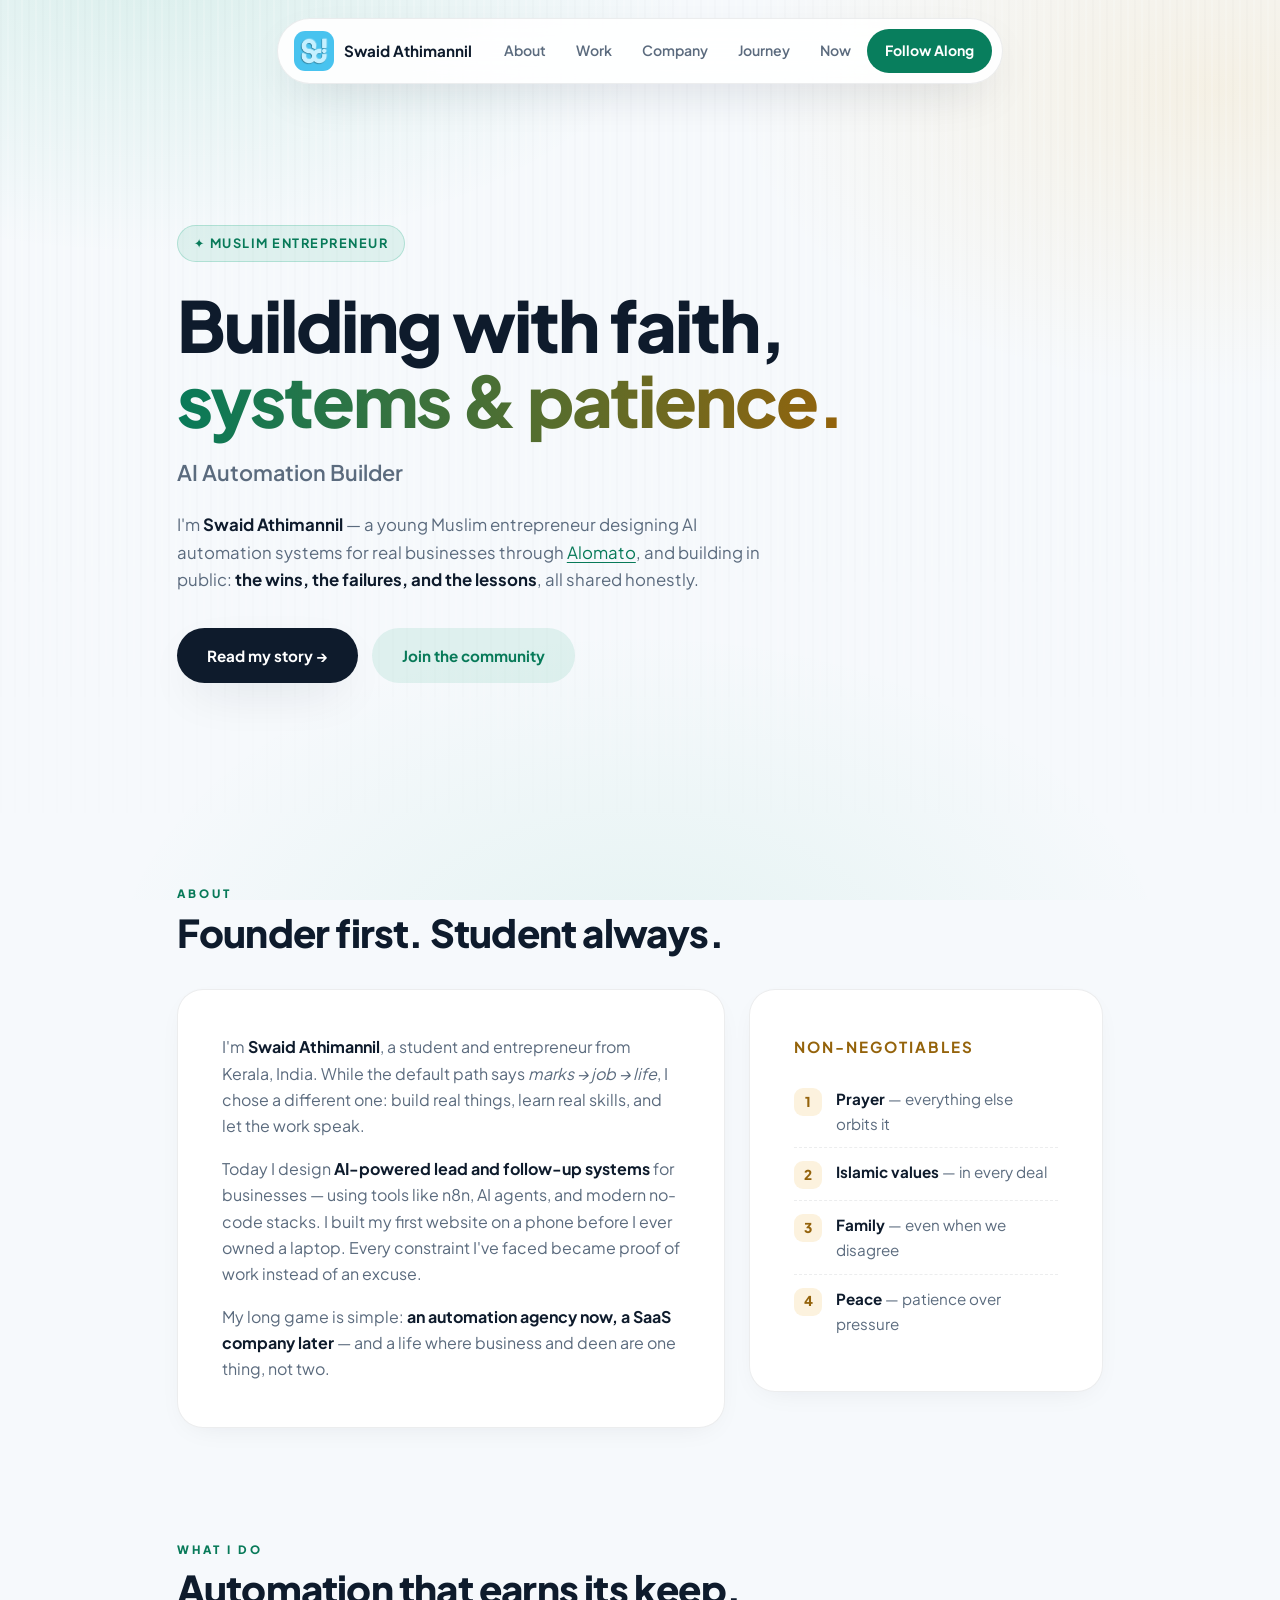
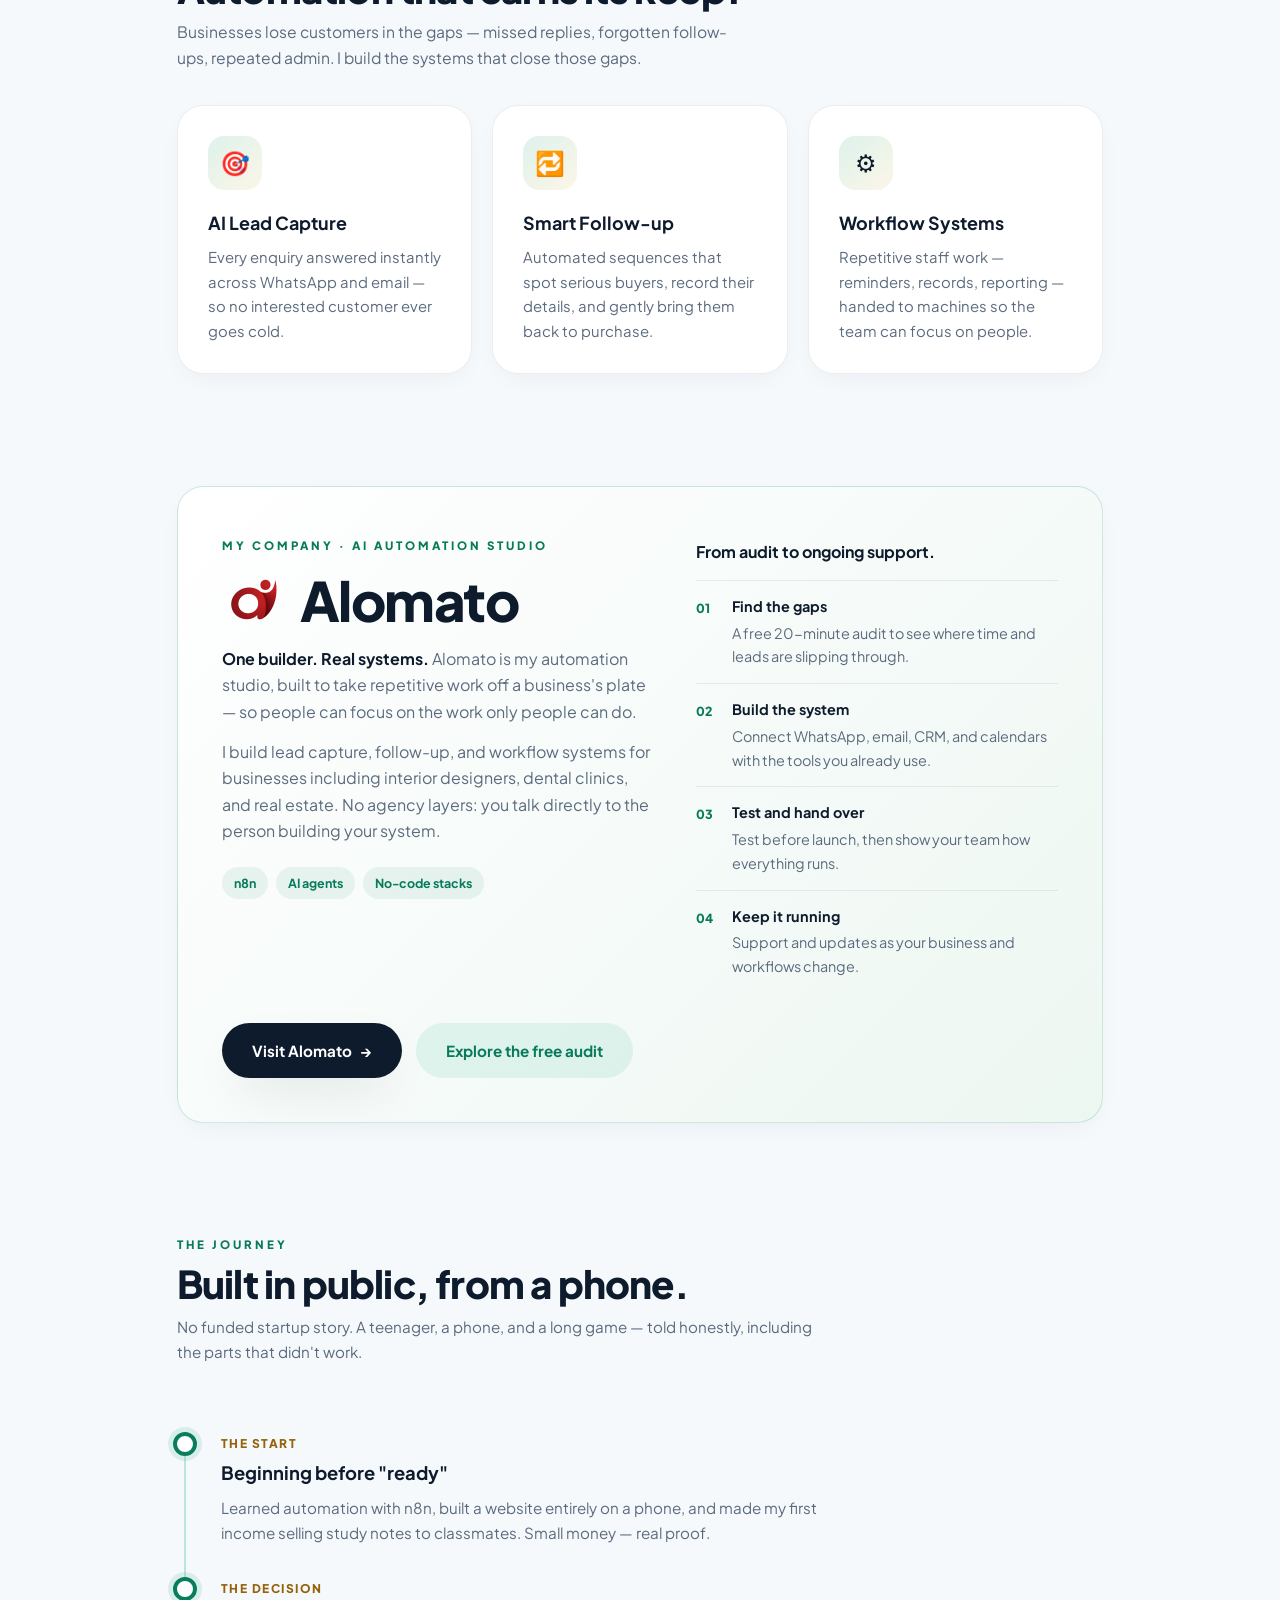
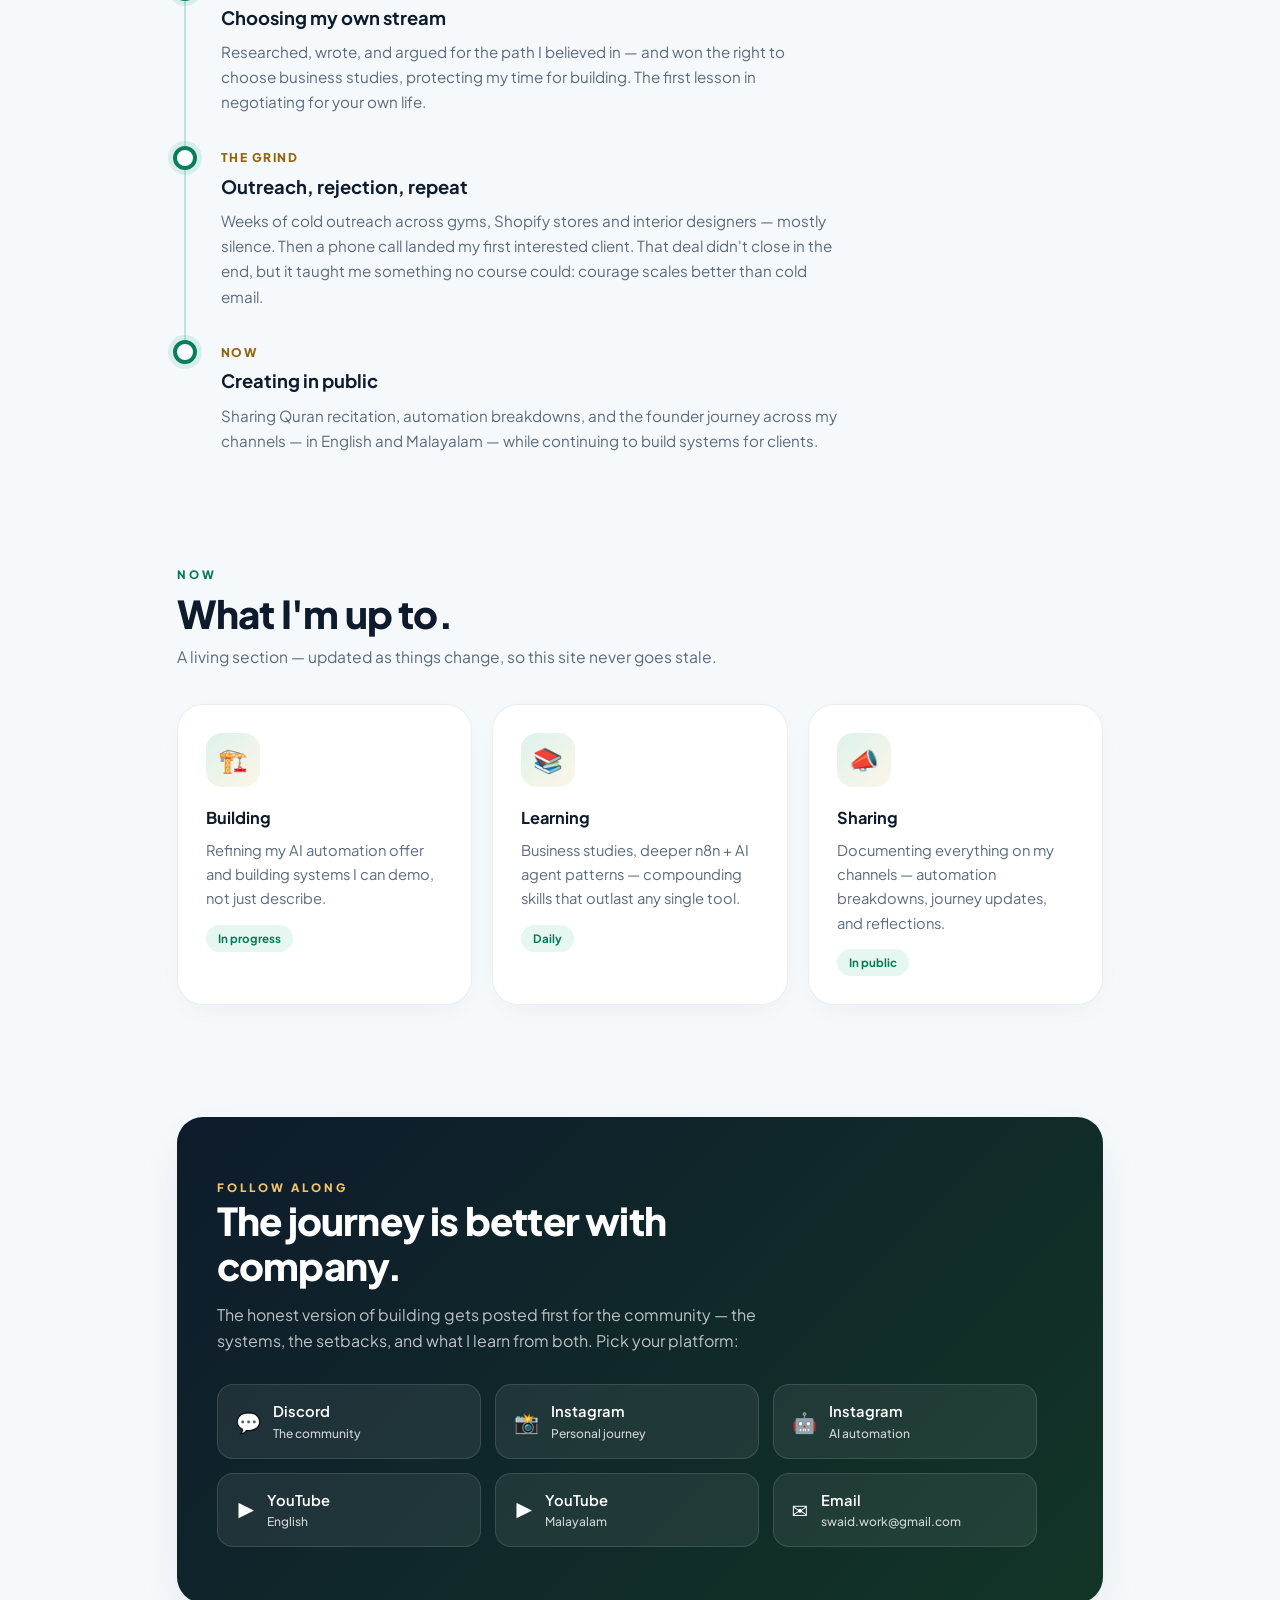
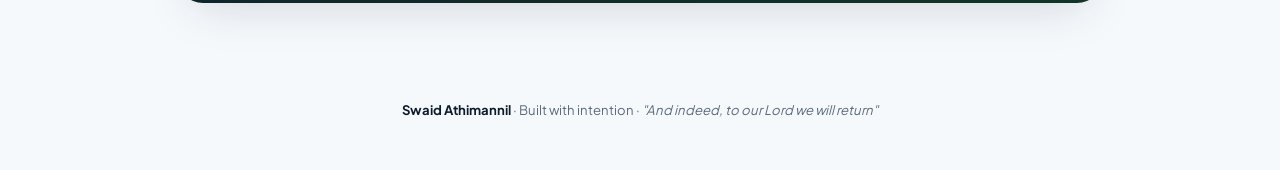
==== commit 10b46a5d: "Add original Alomato icon to company card Co-authored-by: arena-agent <297053741+arena-agent@users.n" ====
--- a/index.html
+++ b/index.html
@@ -224,7 +224,9 @@
   .company-card{background:linear-gradient(135deg,#fff,#edf7f2);border-color:rgba(8,126,93,.18)}
   .company-grid{display:grid;grid-template-columns:minmax(0,1.2fr) minmax(0,1fr);gap:40px;align-items:start}
   .company-grid > *{min-width:0}
-  .company-name{font-size:clamp(2.2rem,5vw,3.4rem);letter-spacing:-1.5px;margin:10px 0}
+  .company-heading{display:flex;align-items:center;flex-wrap:wrap;gap:14px;margin:10px 0}
+  .company-icon{width:64px;height:64px;object-fit:contain;flex:none}
+  .company-name{font-size:clamp(2.2rem,5vw,3.4rem);letter-spacing:-1.5px;margin:0}
   .company-intro p{color:var(--muted);margin:14px 0}
   .company-intro strong{color:var(--ink)}
   .company-tools{display:flex;flex-wrap:wrap;gap:8px;list-style:none;margin-top:22px}
@@ -421,7 +423,10 @@
     <div class="company-grid">
       <div class="company-intro">
         <span class="sec-label">My Company · AI Automation Studio</span>
-        <h2 id="company-title" class="company-name">Alomato</h2>
+        <div class="company-heading">
+          <img class="company-icon" src="assets/alomato-icon.png" alt="" width="64" height="64" loading="lazy" decoding="async">
+          <h2 id="company-title" class="company-name">Alomato</h2>
+        </div>
         <p><strong>One builder. Real systems.</strong> Alomato is my automation studio, built to take repetitive work off a business's plate — so people can focus on the work only people can do.</p>
         <p>I build lead capture, follow-up, and workflow systems for businesses including interior designers, dental clinics, and real estate. No agency layers: you talk directly to the person building your system.</p>
         <ul class="company-tools" aria-label="Tools and technology">
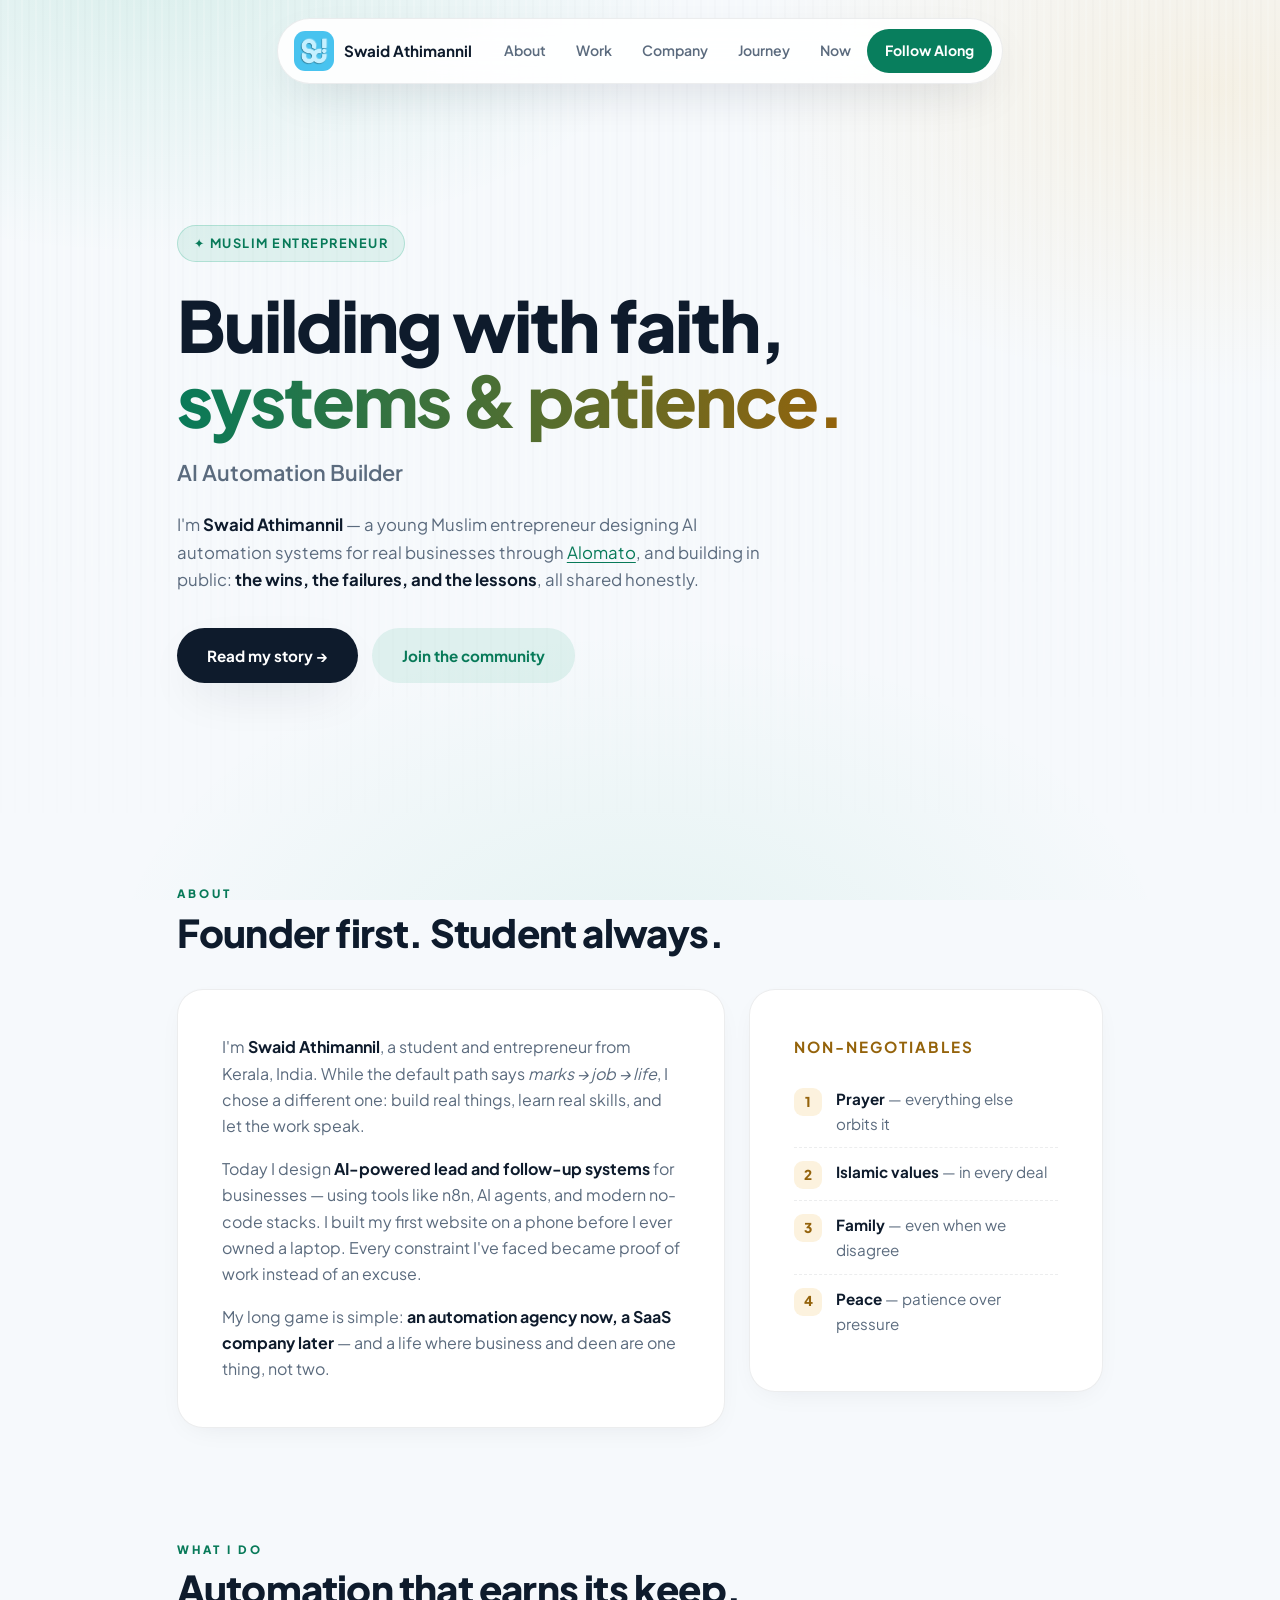
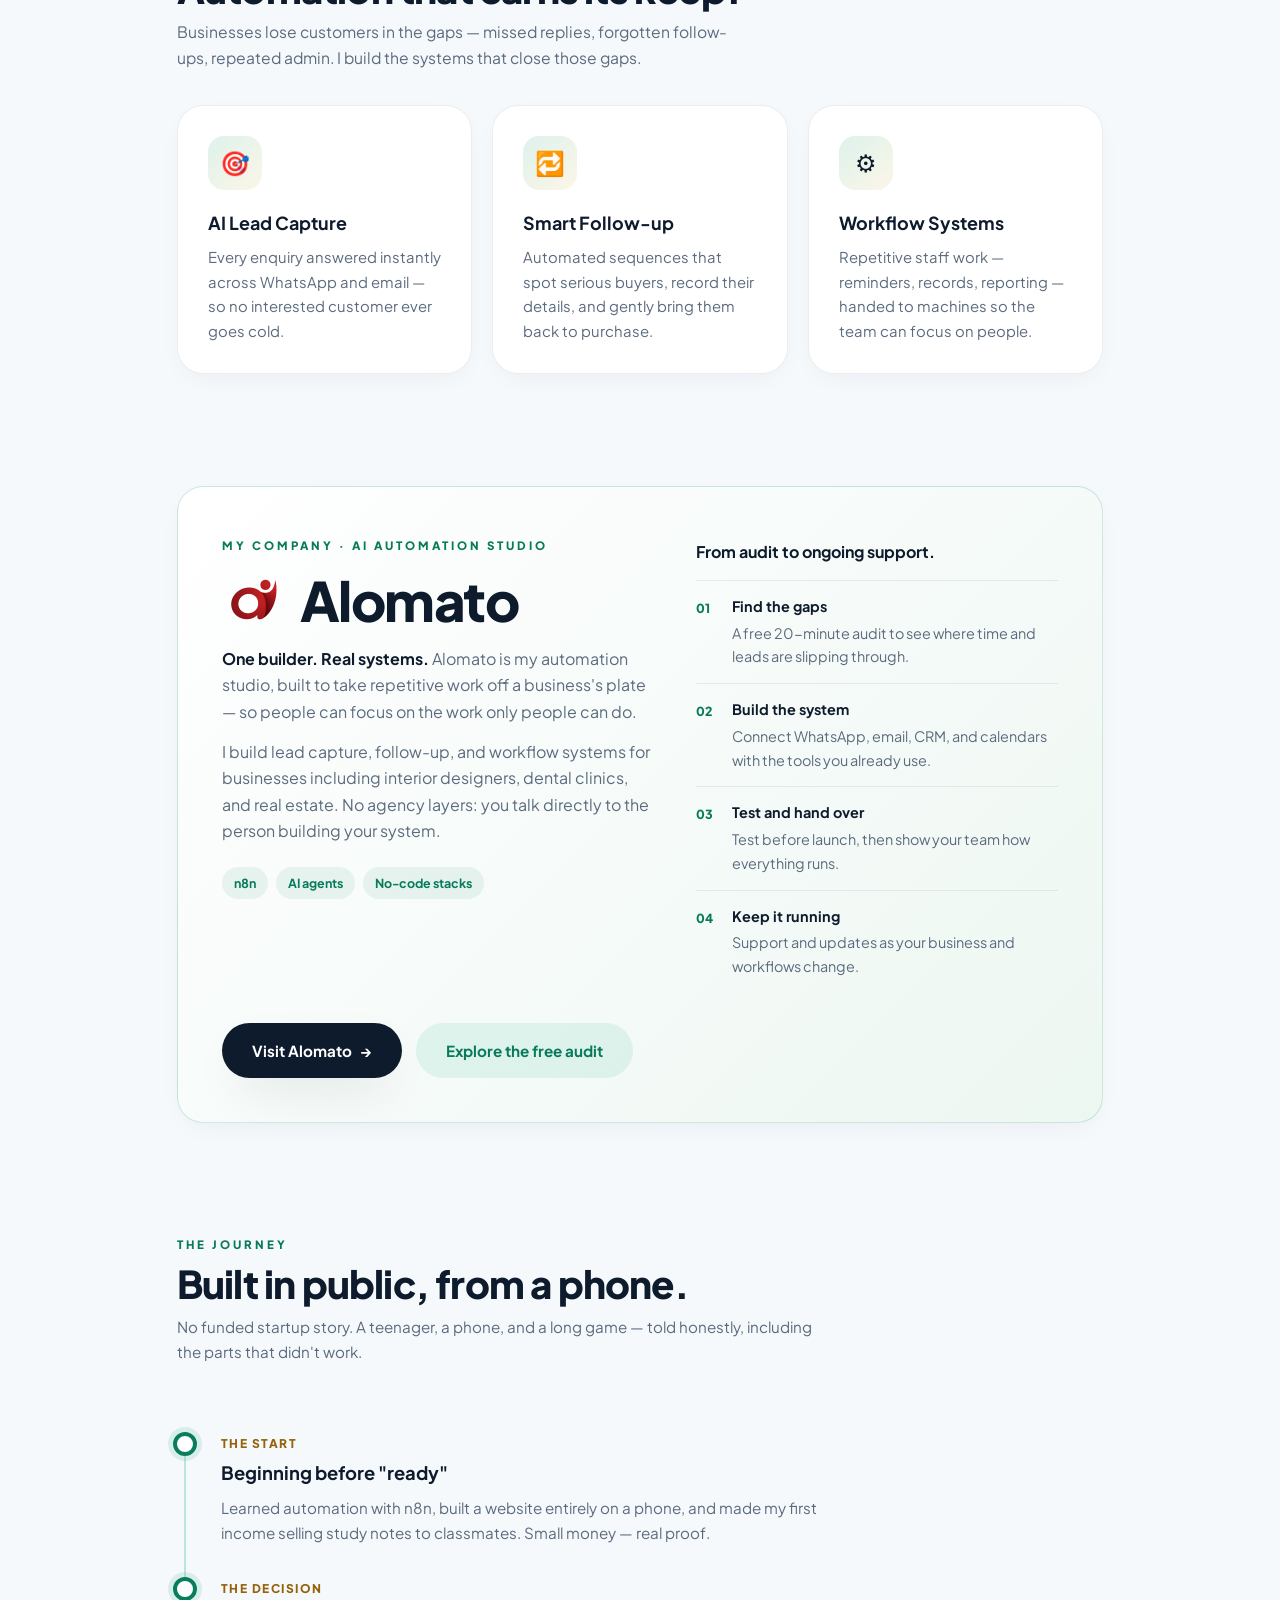
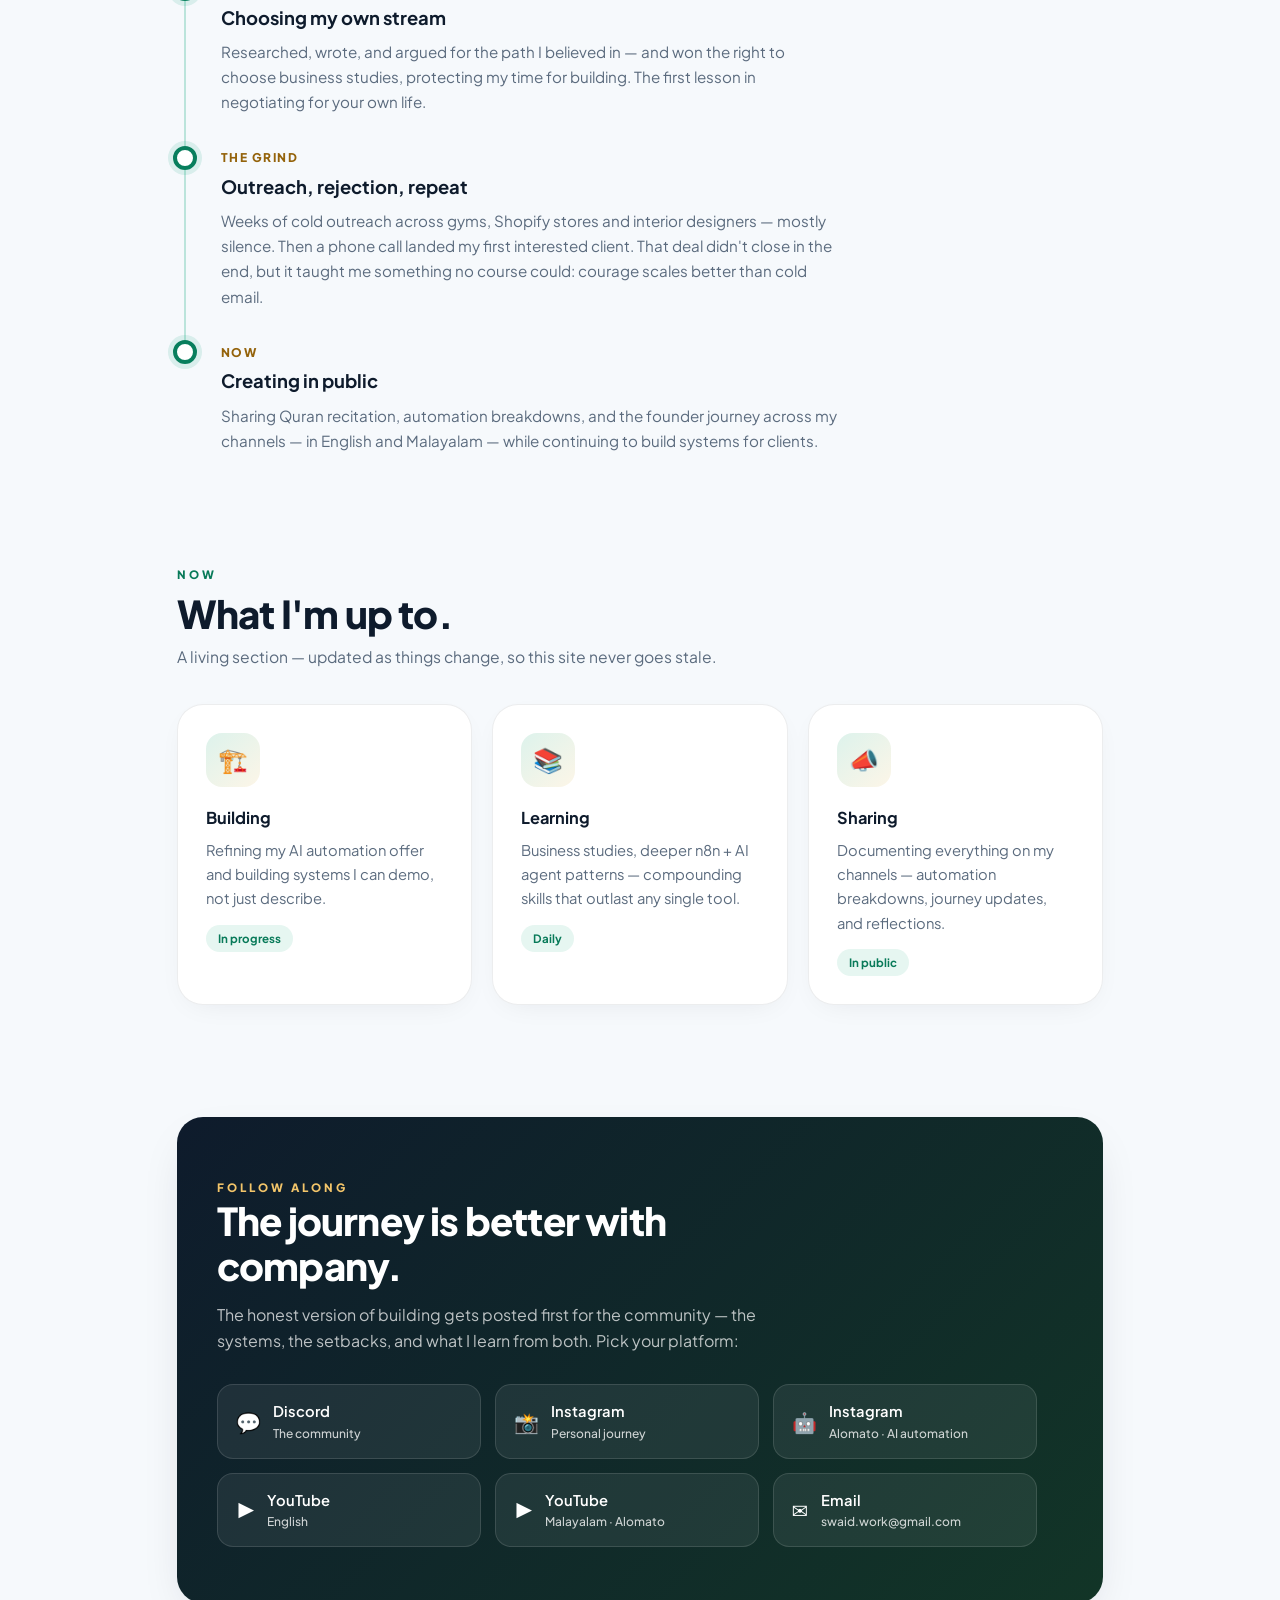
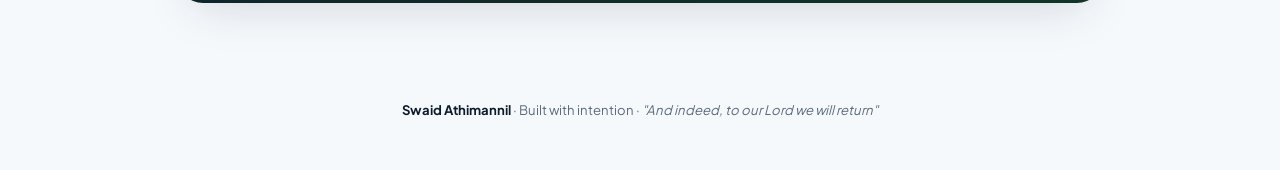
==== commit c7bb55d4: "Update social links to renamed Alomato channels - Malayalam YouTube: @swaidathimannil_malayalam -> @" ====
--- a/index.html
+++ b/index.html
@@ -525,14 +525,14 @@
       <a class="flink" href="https://instagram.com/swaidathimannil_personal" target="_blank" rel="noopener">
         <span class="fi" aria-hidden="true">📸</span><span>Instagram<small>Personal journey</small></span>
       </a>
-      <a class="flink" href="https://instagram.com/swaidathimannil_aiautomation" target="_blank" rel="noopener">
-        <span class="fi" aria-hidden="true">🤖</span><span>Instagram<small>AI automation</small></span>
+      <a class="flink" href="https://instagram.com/alomato.auto" target="_blank" rel="noopener">
+        <span class="fi" aria-hidden="true">🤖</span><span>Instagram<small>Alomato · AI automation</small></span>
       </a>
       <a class="flink" href="https://m.youtube.com/@swaidathimannil" target="_blank" rel="noopener">
         <span class="fi" aria-hidden="true">▶️</span><span>YouTube<small>English</small></span>
       </a>
-      <a class="flink" href="https://m.youtube.com/@swaidathimannil_malayalam" target="_blank" rel="noopener">
-        <span class="fi" aria-hidden="true">▶️</span><span>YouTube<small>Malayalam</small></span>
+      <a class="flink" href="https://m.youtube.com/@alomato.automation" target="_blank" rel="noopener">
+        <span class="fi" aria-hidden="true">▶️</span><span>YouTube<small>Malayalam · Alomato</small></span>
       </a>
       <a class="flink" href="mailto:swaid.work@gmail.com">
         <span class="fi" aria-hidden="true">✉️</span><span>Email<small>swaid.work@gmail.com</small></span>
